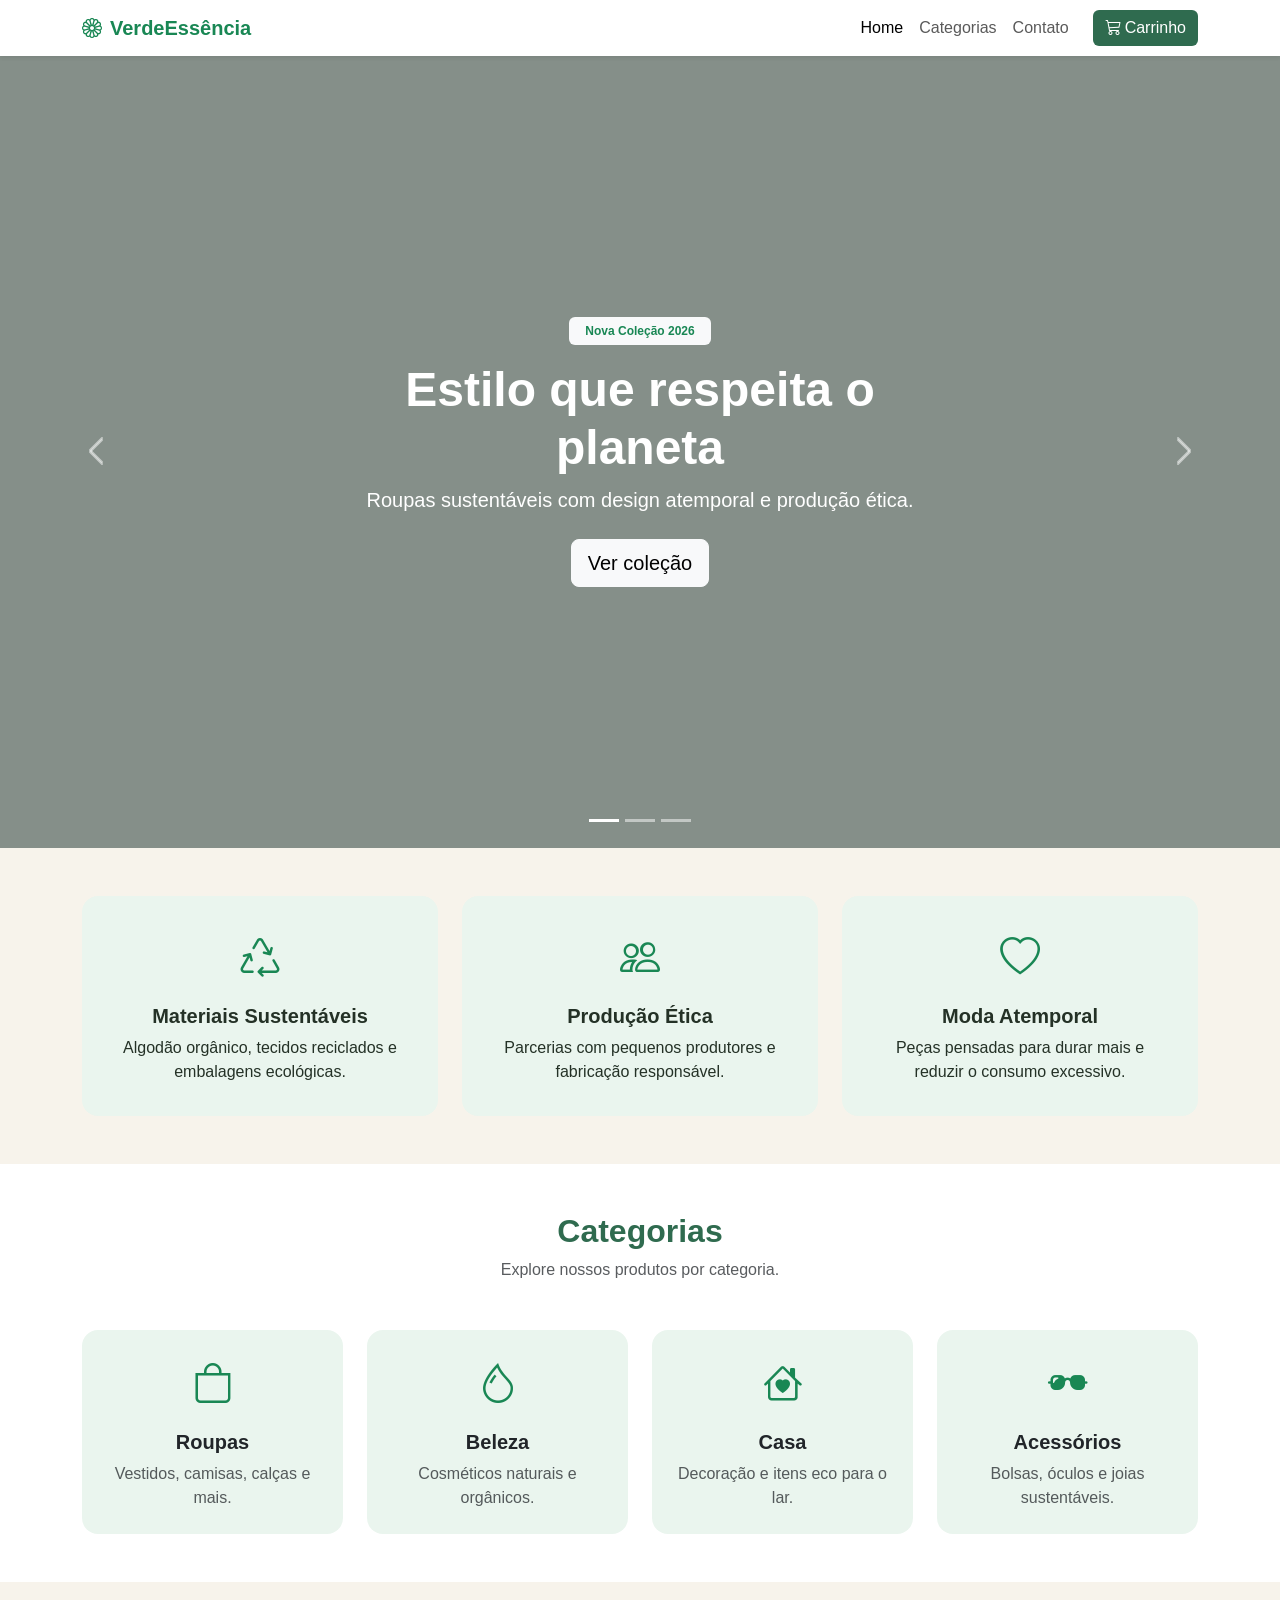
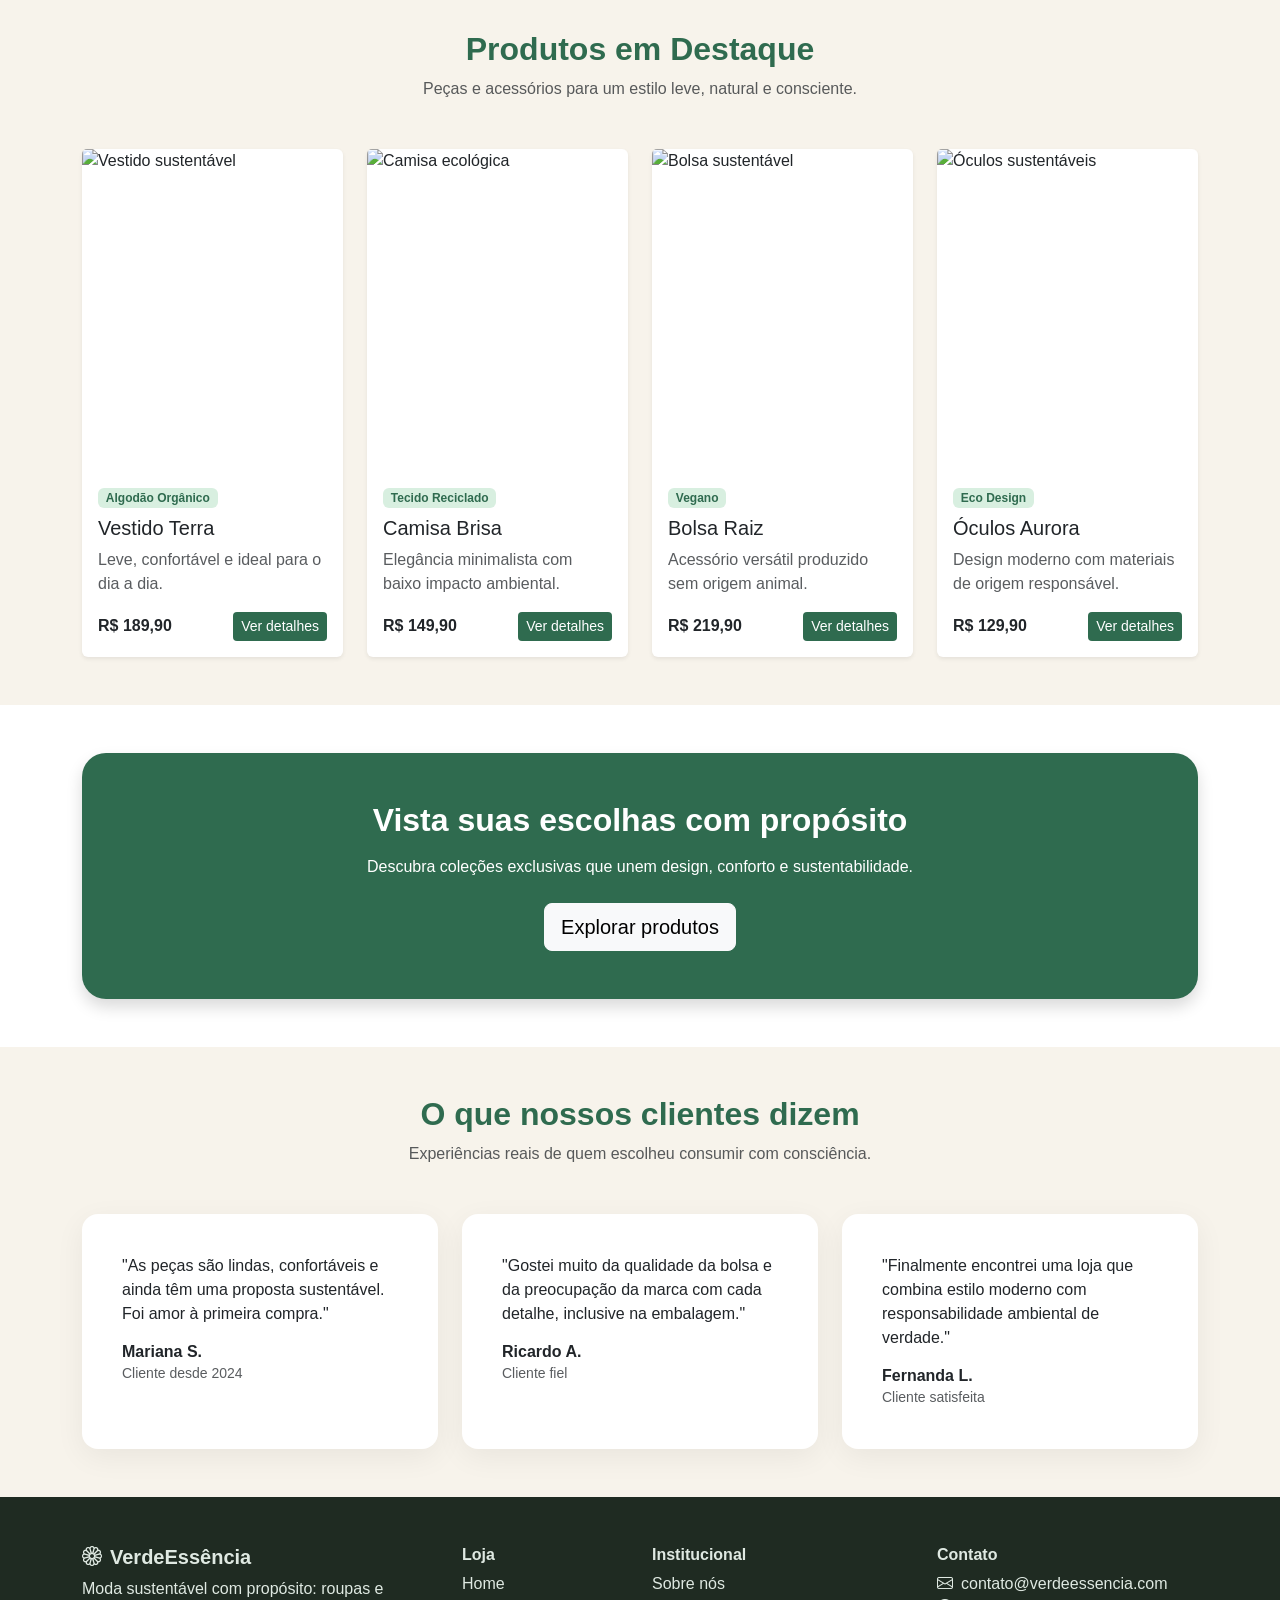
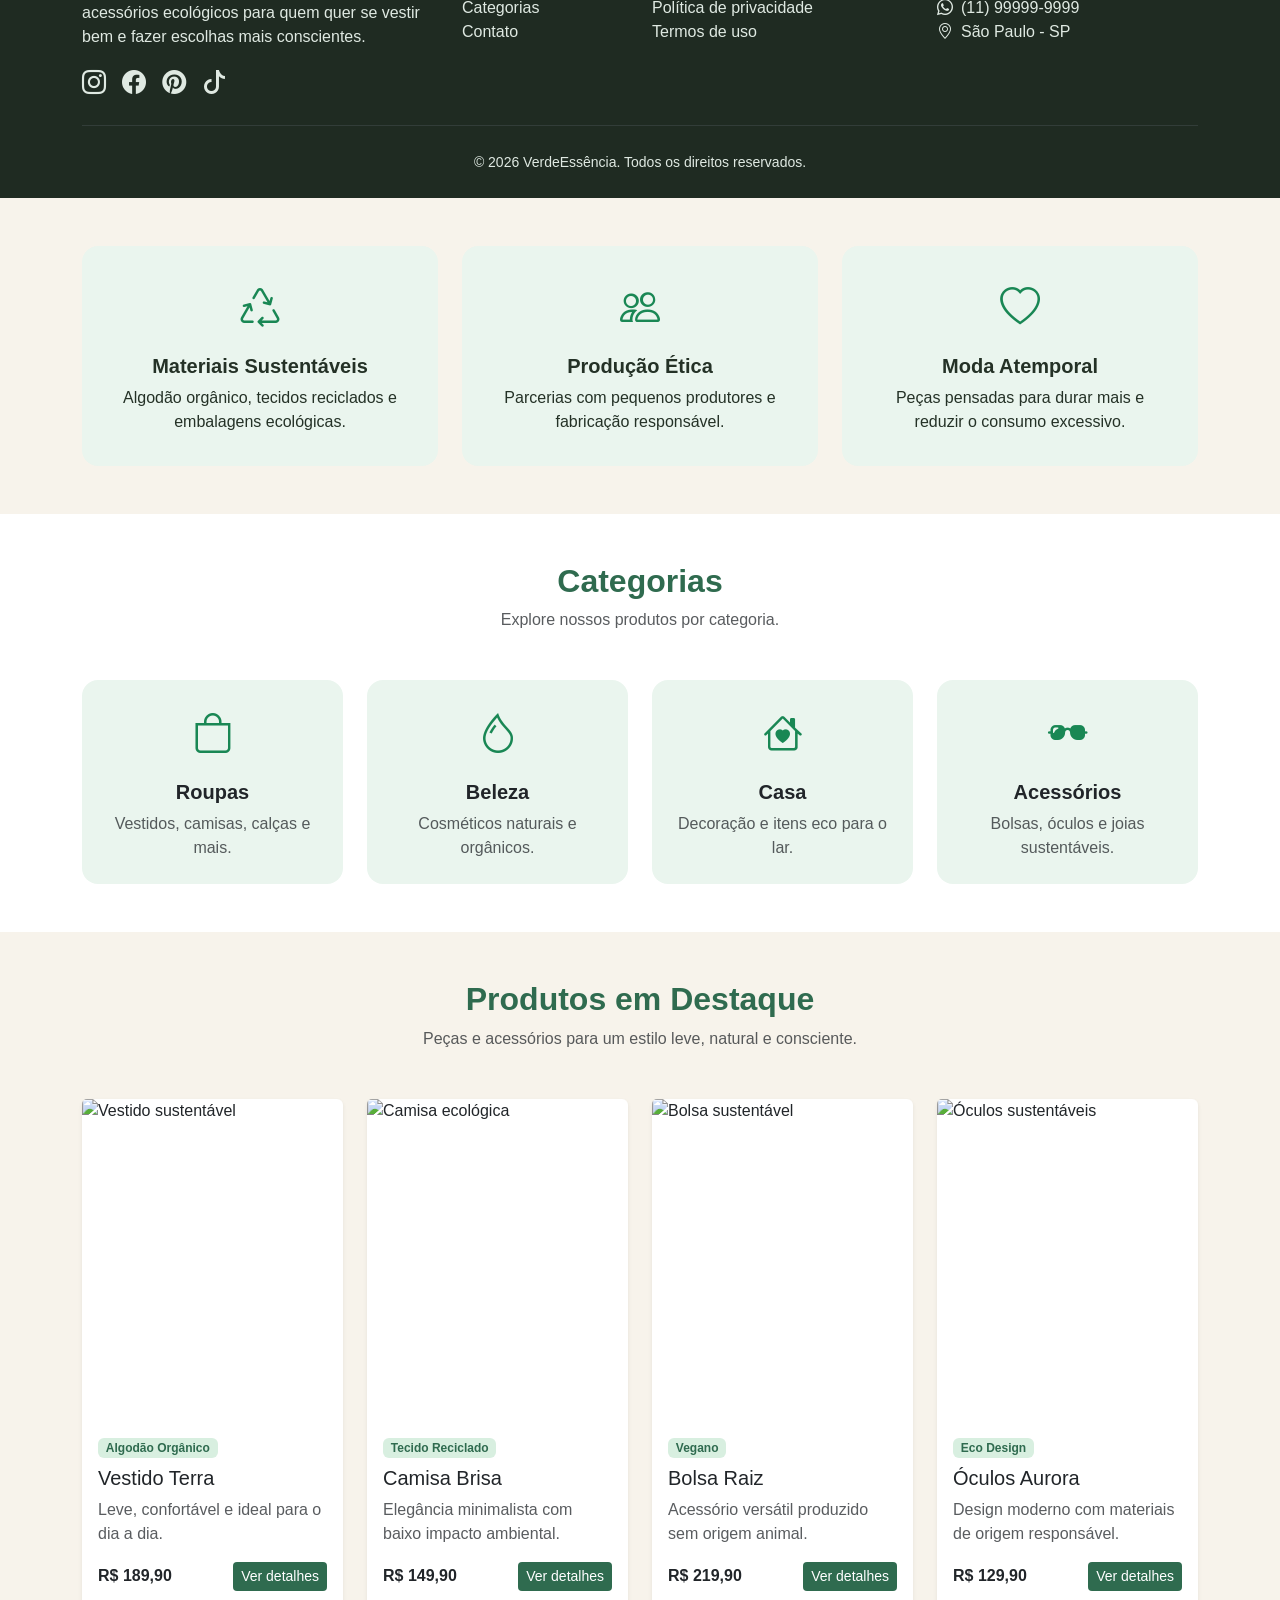
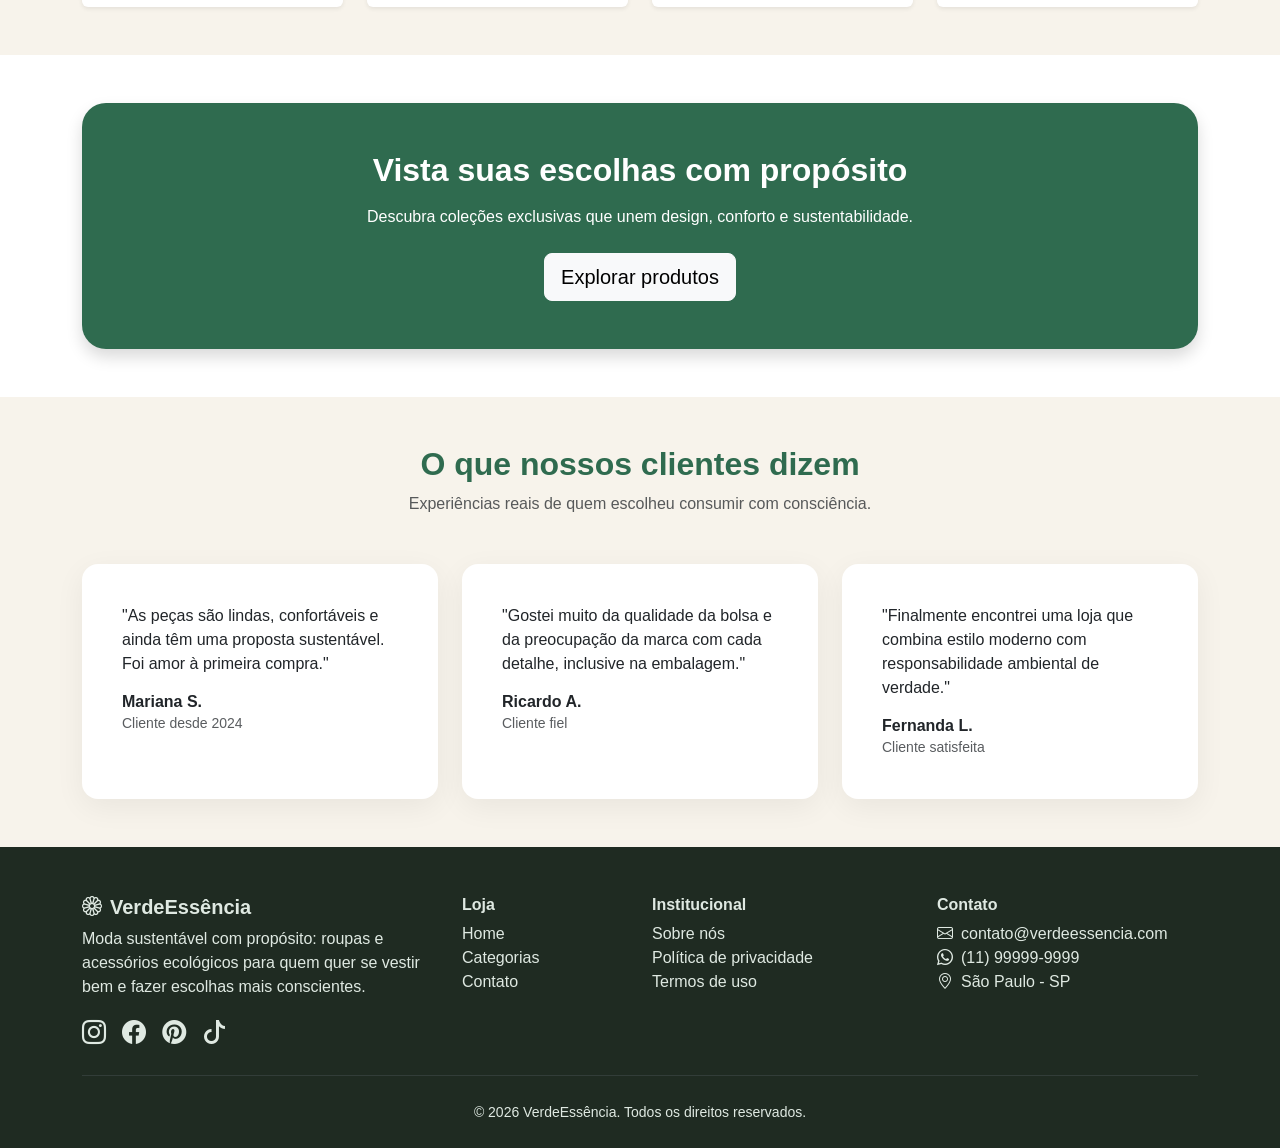
==== index.html @ e5758d32 "Criando Website" ====
<!DOCTYPE html>
<html lang="pt-BR">
<head>
  <meta charset="UTF-8" />
  <meta name="viewport" content="width=device-width, initial-scale=1.0" />
  <title>VerdeEssência | Moda Sustentável</title>
  <link href="https://cdn.jsdelivr.net/npm/bootstrap@5.3.3/dist/css/bootstrap.min.css" rel="stylesheet" />
  <link rel="stylesheet" href="https://cdn.jsdelivr.net/npm/bootstrap-icons@1.11.3/font/bootstrap-icons.min.css" />
  <link rel="stylesheet" href="./src/css/style.css" />
</head>
<body>

  <!-- Navbar -->
  <nav class="navbar navbar-expand-lg sticky-top shadow-sm">
    <div class="container">
      <a class="navbar-brand fw-bold text-success" href="index.html">
        <i class="bi bi-flower1 me-2"></i>VerdeEssência
      </a>
      <button class="navbar-toggler" type="button" data-bs-toggle="collapse" data-bs-target="#menu">
        <span class="navbar-toggler-icon"></span>
      </button>
      <div class="collapse navbar-collapse" id="menu">
        <ul class="navbar-nav ms-auto mb-2 mb-lg-0">
          <li class="nav-item"><a class="nav-link active" href="index.html">Home</a></li>
          <li class="nav-item"><a class="nav-link" href="categorias.html">Categorias</a></li>
          <li class="nav-item"><a class="nav-link" href="contato.html">Contato</a></li>
        </ul>
        <a href="#" class="btn btn-verde ms-lg-3">
          <i class="bi bi-cart3 me-1"></i>Carrinho
        </a>
      </div>
    </div>
  </nav>

  <!-- Banner Carrossel -->
  <section>
    <div id="heroBanner" class="carousel slide" data-bs-ride="carousel">
      <div class="carousel-indicators">
        <button type="button" data-bs-target="#heroBanner" data-bs-slide-to="0" class="active"></button>
        <button type="button" data-bs-target="#heroBanner" data-bs-slide-to="1"></button>
        <button type="button" data-bs-target="#heroBanner" data-bs-slide-to="2"></button>
      </div>
      <div class="carousel-inner">
        <div class="carousel-item active">
          <div class="carousel-slide" style="background-image: url('https://images.unsplash.com/photo-1523381210434-271e8be1f52b?auto=format&fit=crop&w=1400&q=80');">
            <div class="carousel-caption-custom">
              <span class="badge bg-light text-success mb-3 px-3 py-2">Nova Coleção 2026</span>
              <h1>Estilo que respeita o planeta</h1>
              <p class="lead">Roupas sustentáveis com design atemporal e produção ética.</p>
              <a href="#colecao" class="btn btn-light btn-lg mt-2">Ver coleção</a>
            </div>
          </div>
        </div>
        <div class="carousel-item">
          <div class="carousel-slide" style="background-image: url('https://images.unsplash.com/photo-1483985988355-763728e1935b?auto=format&fit=crop&w=1400&q=80');">
            <div class="carousel-caption-custom">
              <span class="badge bg-light text-success mb-3 px-3 py-2">Promoção</span>
              <h1>Até 30% OFF em roupas</h1>
              <p class="lead">Aproveite descontos especiais em peças sustentáveis.</p>
              <a href="categorias.html" class="btn btn-light btn-lg mt-2">Conferir ofertas</a>
            </div>
          </div>
        </div>
        <div class="carousel-item">
          <div class="carousel-slide" style="background-image: url('https://images.unsplash.com/photo-1503342217505-b0a15ec3261c?auto=format&fit=crop&w=1400&q=80');">
            <div class="carousel-caption-custom">
              <span class="badge bg-light text-success mb-3 px-3 py-2">Acessórios Eco</span>
              <h1>Bolsas e acessórios veganos</h1>
              <p class="lead">Produtos 100% livres de origem animal.</p>
              <a href="categorias.html" class="btn btn-light btn-lg mt-2">Explorar</a>
            </div>
          </div>
        </div>
      </div>
      <button class="carousel-control-prev" type="button" data-bs-target="#heroBanner" data-bs-slide="prev">
        <span class="carousel-control-prev-icon"></span>
      </button>
      <button class="carousel-control-next" type="button" data-bs-target="#heroBanner" data-bs-slide="next">
        <span class="carousel-control-next-icon"></span>
      </button>
    </div>
  </section>

  <!-- Diferenciais rápidos -->
  <section class="py-5 bg-areia">
    <div class="container">
      <div class="row g-4 text-center">
        <div class="col-md-4">
          <div class="icon-box">
            <i class="bi bi-recycle fs-1 text-success"></i>
            <h5 class="mt-3 fw-bold">Materiais Sustentáveis</h5>
            <p class="mb-0">Algodão orgânico, tecidos reciclados e embalagens ecológicas.</p>
          </div>
        </div>
        <div class="col-md-4">
          <div class="icon-box">
            <i class="bi bi-people fs-1 text-success"></i>
            <h5 class="mt-3 fw-bold">Produção Ética</h5>
            <p class="mb-0">Parcerias com pequenos produtores e fabricação responsável.</p>
          </div>
        </div>
        <div class="col-md-4">
          <div class="icon-box">
            <i class="bi bi-heart fs-1 text-success"></i>
            <h5 class="mt-3 fw-bold">Moda Atemporal</h5>
            <p class="mb-0">Peças pensadas para durar mais e reduzir o consumo excessivo.</p>
          </div>
        </div>
      </div>
    </div>
  </section>

  <!-- Categorias -->
  <section class="py-5" id="categorias">
    <div class="container">
      <div class="text-center mb-5">
        <h2 class="section-title">Categorias</h2>
        <p class="text-muted">Explore nossos produtos por categoria.</p>
      </div>
      <div class="row g-4">
        <div class="col-md-6 col-lg-3">
          <a href="categorias.html" class="text-decoration-none">
            <div class="category-card text-center p-4 rounded-4 h-100">
              <i class="bi bi-bag fs-1 text-success"></i>
              <h5 class="mt-3 fw-bold text-dark">Roupas</h5>
              <p class="text-muted mb-0">Vestidos, camisas, calças e mais.</p>
            </div>
          </a>
        </div>
        <div class="col-md-6 col-lg-3">
          <a href="categorias.html" class="text-decoration-none">
            <div class="category-card text-center p-4 rounded-4 h-100">
              <i class="bi bi-droplet fs-1 text-success"></i>
              <h5 class="mt-3 fw-bold text-dark">Beleza</h5>
              <p class="text-muted mb-0">Cosméticos naturais e orgânicos.</p>
            </div>
          </a>
        </div>
        <div class="col-md-6 col-lg-3">
          <a href="categorias.html" class="text-decoration-none">
            <div class="category-card text-center p-4 rounded-4 h-100">
              <i class="bi bi-house-heart fs-1 text-success"></i>
              <h5 class="mt-3 fw-bold text-dark">Casa</h5>
              <p class="text-muted mb-0">Decoração e itens eco para o lar.</p>
            </div>
          </a>
        </div>
        <div class="col-md-6 col-lg-3">
          <a href="categorias.html" class="text-decoration-none">
            <div class="category-card text-center p-4 rounded-4 h-100">
              <i class="bi bi-sunglasses fs-1 text-success"></i>
              <h5 class="mt-3 fw-bold text-dark">Acessórios</h5>
              <p class="text-muted mb-0">Bolsas, óculos e joias sustentáveis.</p>
            </div>
          </a>
        </div>
      </div>
    </div>
  </section>

  <!-- Produtos em Destaque -->
  <section class="py-5 bg-areia" id="colecao">
    <div class="container">
      <div class="text-center mb-5">
        <h2 class="section-title">Produtos em Destaque</h2>
        <p class="text-muted">Peças e acessórios para um estilo leve, natural e consciente.</p>
      </div>
      <div class="row g-4">
        <div class="col-md-6 col-lg-3">
          <div class="card produto-card h-100 shadow-sm border-0">
            <img src="https://images.unsplash.com/photo-1483985988355-763728e1935b?auto=format&fit=crop&w=800&q=80" class="card-img-top" alt="Vestido sustentável" />
            <div class="card-body">
              <span class="badge badge-eco mb-2">Algodão Orgânico</span>
              <h5 class="card-title">Vestido Terra</h5>
              <p class="card-text text-muted">Leve, confortável e ideal para o dia a dia.</p>
              <div class="d-flex justify-content-between align-items-center">
                <strong>R$ 189,90</strong>
                <a href="produto.html" class="btn btn-sm btn-verde">Ver detalhes</a>
              </div>
            </div>
          </div>
        </div>
        <div class="col-md-6 col-lg-3">
          <div class="card produto-card h-100 shadow-sm border-0">
            <img src="https://images.unsplash.com/photo-1529139574466-a303027c1d8b?auto=format&fit=crop&w=800&q=80" class="card-img-top" alt="Camisa ecológica" />
            <div class="card-body">
              <span class="badge badge-eco mb-2">Tecido Reciclado</span>
              <h5 class="card-title">Camisa Brisa</h5>
              <p class="card-text text-muted">Elegância minimalista com baixo impacto ambiental.</p>
              <div class="d-flex justify-content-between align-items-center">
                <strong>R$ 149,90</strong>
                <a href="produto.html" class="btn btn-sm btn-verde">Ver detalhes</a>
              </div>
            </div>
          </div>
        </div>
        <div class="col-md-6 col-lg-3">
          <div class="card produto-card h-100 shadow-sm border-0">
            <img src="https://images.unsplash.com/photo-1542291026-7eec264c27ff?auto=format&fit=crop&w=800&q=80" class="card-img-top" alt="Bolsa sustentável" />
            <div class="card-body">
              <span class="badge badge-eco mb-2">Vegano</span>
              <h5 class="card-title">Bolsa Raiz</h5>
              <p class="card-text text-muted">Acessório versátil produzido sem origem animal.</p>
              <div class="d-flex justify-content-between align-items-center">
                <strong>R$ 219,90</strong>
                <a href="produto.html" class="btn btn-sm btn-verde">Ver detalhes</a>
              </div>
            </div>
          </div>
        </div>
        <div class="col-md-6 col-lg-3">
          <div class="card produto-card h-100 shadow-sm border-0">
            <img src="https://images.unsplash.com/photo-1514996937319-344454492b37?auto=format&fit=crop&w=800&q=80" class="card-img-top" alt="Óculos sustentáveis" />
            <div class="card-body">
              <span class="badge badge-eco mb-2">Eco Design</span>
              <h5 class="card-title">Óculos Aurora</h5>
              <p class="card-text text-muted">Design moderno com materiais de origem responsável.</p>
              <div class="d-flex justify-content-between align-items-center">
                <strong>R$ 129,90</strong>
                <a href="produto.html" class="btn btn-sm btn-verde">Ver detalhes</a>
              </div>
            </div>
          </div>
        </div>
      </div>
    </div>
  </section>

  <!-- CTA -->
  <section class="py-5">
    <div class="container">
      <div class="cta-section p-5 text-center shadow">
        <h2 class="fw-bold mb-3">Vista suas escolhas com propósito</h2>
        <p class="mb-4">Descubra coleções exclusivas que unem design, conforto e sustentabilidade.</p>
        <a href="categorias.html" class="btn btn-light btn-lg">Explorar produtos</a>
      </div>
    </div>
  </section>

  <!-- Depoimentos -->
  <section class="py-5 bg-areia" id="depoimentos">
    <div class="container">
      <div class="text-center mb-5">
        <h2 class="section-title">O que nossos clientes dizem</h2>
        <p class="text-muted">Experiências reais de quem escolheu consumir com consciência.</p>
      </div>
      <div class="row g-4">
        <div class="col-md-4">
          <div class="card testimonial-card h-100 p-4">
            <div class="card-body">
              <p class="card-text">"As peças são lindas, confortáveis e ainda têm uma proposta sustentável. Foi amor à primeira compra."</p>
              <h6 class="mb-0 fw-bold">Mariana S.</h6>
              <small class="text-muted">Cliente desde 2024</small>
            </div>
          </div>
        </div>
        <div class="col-md-4">
          <div class="card testimonial-card h-100 p-4">
            <div class="card-body">
              <p class="card-text">"Gostei muito da qualidade da bolsa e da preocupação da marca com cada detalhe, inclusive na embalagem."</p>
              <h6 class="mb-0 fw-bold">Ricardo A.</h6>
              <small class="text-muted">Cliente fiel</small>
            </div>
          </div>
        </div>
        <div class="col-md-4">
          <div class="card testimonial-card h-100 p-4">
            <div class="card-body">
              <p class="card-text">"Finalmente encontrei uma loja que combina estilo moderno com responsabilidade ambiental de verdade."</p>
              <h6 class="mb-0 fw-bold">Fernanda L.</h6>
              <small class="text-muted">Cliente satisfeita</small>
            </div>
          </div>
        </div>
      </div>
    </div>
  </section>

  <!-- Rodapé -->
  <footer class="footer pt-5 pb-4">
    <div class="container">
      <div class="row g-4">
        <div class="col-lg-4">
          <h5 class="fw-bold"><i class="bi bi-flower1 me-2"></i>VerdeEssência</h5>
          <p>Moda sustentável com propósito: roupas e acessórios ecológicos para quem quer se vestir bem e fazer escolhas mais conscientes.</p>
          <div class="d-flex gap-3 fs-4">
            <a href="#"><i class="bi bi-instagram"></i></a>
            <a href="#"><i class="bi bi-facebook"></i></a>
            <a href="#"><i class="bi bi-pinterest"></i></a>
            <a href="#"><i class="bi bi-tiktok"></i></a>
          </div>
        </div>
        <div class="col-6 col-lg-2">
          <h6 class="fw-bold">Loja</h6>
          <ul class="list-unstyled">
            <li><a href="index.html">Home</a></li>
            <li><a href="categorias.html">Categorias</a></li>
            <li><a href="contato.html">Contato</a></li>
          </ul>
        </div>
        <div class="col-6 col-lg-3">
          <h6 class="fw-bold">Institucional</h6>
          <ul class="list-unstyled">
            <li><a href="#">Sobre nós</a></li>
            <li><a href="#">Política de privacidade</a></li>
            <li><a href="#">Termos de uso</a></li>
          </ul>
        </div>
        <div class="col-lg-3">
          <h6 class="fw-bold">Contato</h6>
          <ul class="list-unstyled">
            <li><i class="bi bi-envelope me-2"></i>contato@verdeessencia.com</li>
            <li><i class="bi bi-whatsapp me-2"></i>(11) 99999-9999</li>
            <li><i class="bi bi-geo-alt me-2"></i>São Paulo - SP</li>
          </ul>
        </div>
      </div>
      <hr class="border-secondary my-4" />
      <div class="text-center">
        <small>&copy; 2026 VerdeEssência. Todos os direitos reservados.</small>
      </div>
    </div>
  </footer>

  <script src="https://cdn.jsdelivr.net/npm/bootstrap@5.3.3/dist/js/bootstrap.bundle.min.js"></script>
</body>
</html>
          </div>
        </div>
        <div class="carousel-item">
          <div class="carousel-slide" style="background-image: url('https://images.unsplash.com/photo-1503342217505-b0a15ec3261c?auto=format&fit=crop&w=1400&q=80');">
            <div class="carousel-caption-custom">
              <span class="badge bg-light text-success mb-3 px-3 py-2">Acessórios Eco</span>
              <h1>Bolsas e acessórios veganos</h1>
              <p class="lead">Produtos 100% livres de origem animal.</p>
              <a href="categorias.html" class="btn btn-light btn-lg mt-2">Explorar</a>
            </div>
          </div>
        </div>
      </div>
      <button class="carousel-control-prev" type="button" data-bs-target="#heroBanner" data-bs-slide="prev">
        <span class="carousel-control-prev-icon"></span>
      </button>
      <button class="carousel-control-next" type="button" data-bs-target="#heroBanner" data-bs-slide="next">
        <span class="carousel-control-next-icon"></span>
      </button>
    </div>
  </section>

  <!-- Diferenciais rápidos -->
  <section class="py-5 bg-areia">
    <div class="container">
      <div class="row g-4 text-center">
        <div class="col-md-4">
          <div class="icon-box">
            <i class="bi bi-recycle fs-1 text-success"></i>
            <h5 class="mt-3 fw-bold">Materiais Sustentáveis</h5>
            <p class="mb-0">Algodão orgânico, tecidos reciclados e embalagens ecológicas.</p>
          </div>
        </div>
        <div class="col-md-4">
          <div class="icon-box">
            <i class="bi bi-people fs-1 text-success"></i>
            <h5 class="mt-3 fw-bold">Produção Ética</h5>
            <p class="mb-0">Parcerias com pequenos produtores e fabricação responsável.</p>
          </div>
        </div>
        <div class="col-md-4">
          <div class="icon-box">
            <i class="bi bi-heart fs-1 text-success"></i>
            <h5 class="mt-3 fw-bold">Moda Atemporal</h5>
            <p class="mb-0">Peças pensadas para durar mais e reduzir o consumo excessivo.</p>
          </div>
        </div>
      </div>
    </div>
  </section>

  <!-- Categorias -->
  <section class="py-5" id="categorias">
    <div class="container">
      <div class="text-center mb-5">
        <h2 class="section-title">Categorias</h2>
        <p class="text-muted">Explore nossos produtos por categoria.</p>
      </div>
      <div class="row g-4">
        <div class="col-md-6 col-lg-3">
          <a href="categorias.html" class="text-decoration-none">
            <div class="category-card text-center p-4 rounded-4 h-100">
              <i class="bi bi-bag fs-1 text-success"></i>
              <h5 class="mt-3 fw-bold text-dark">Roupas</h5>
              <p class="text-muted mb-0">Vestidos, camisas, calças e mais.</p>
            </div>
          </a>
        </div>
        <div class="col-md-6 col-lg-3">
          <a href="categorias.html" class="text-decoration-none">
            <div class="category-card text-center p-4 rounded-4 h-100">
              <i class="bi bi-droplet fs-1 text-success"></i>
              <h5 class="mt-3 fw-bold text-dark">Beleza</h5>
              <p class="text-muted mb-0">Cosméticos naturais e orgânicos.</p>
            </div>
          </a>
        </div>
        <div class="col-md-6 col-lg-3">
          <a href="categorias.html" class="text-decoration-none">
            <div class="category-card text-center p-4 rounded-4 h-100">
              <i class="bi bi-house-heart fs-1 text-success"></i>
              <h5 class="mt-3 fw-bold text-dark">Casa</h5>
              <p class="text-muted mb-0">Decoração e itens eco para o lar.</p>
            </div>
          </a>
        </div>
        <div class="col-md-6 col-lg-3">
          <a href="categorias.html" class="text-decoration-none">
            <div class="category-card text-center p-4 rounded-4 h-100">
              <i class="bi bi-sunglasses fs-1 text-success"></i>
              <h5 class="mt-3 fw-bold text-dark">Acessórios</h5>
              <p class="text-muted mb-0">Bolsas, óculos e joias sustentáveis.</p>
            </div>
          </a>
        </div>
      </div>
    </div>
  </section>

  <!-- Produtos em Destaque -->
  <section class="py-5 bg-areia" id="colecao">
    <div class="container">
      <div class="text-center mb-5">
        <h2 class="section-title">Produtos em Destaque</h2>
        <p class="text-muted">Peças e acessórios para um estilo leve, natural e consciente.</p>
      </div>
      <div class="row g-4">
        <div class="col-md-6 col-lg-3">
          <div class="card produto-card h-100 shadow-sm border-0">
            <img src="https://images.unsplash.com/photo-1483985988355-763728e1935b?auto=format&fit=crop&w=800&q=80" class="card-img-top" alt="Vestido sustentável" />
            <div class="card-body">
              <span class="badge badge-eco mb-2">Algodão Orgânico</span>
              <h5 class="card-title">Vestido Terra</h5>
              <p class="card-text text-muted">Leve, confortável e ideal para o dia a dia.</p>
              <div class="d-flex justify-content-between align-items-center">
                <strong>R$ 189,90</strong>
                <a href="produto.html" class="btn btn-sm btn-verde">Ver detalhes</a>
              </div>
            </div>
          </div>
        </div>
        <div class="col-md-6 col-lg-3">
          <div class="card produto-card h-100 shadow-sm border-0">
            <img src="https://images.unsplash.com/photo-1529139574466-a303027c1d8b?auto=format&fit=crop&w=800&q=80" class="card-img-top" alt="Camisa ecológica" />
            <div class="card-body">
              <span class="badge badge-eco mb-2">Tecido Reciclado</span>
              <h5 class="card-title">Camisa Brisa</h5>
              <p class="card-text text-muted">Elegância minimalista com baixo impacto ambiental.</p>
              <div class="d-flex justify-content-between align-items-center">
                <strong>R$ 149,90</strong>
                <a href="produto.html" class="btn btn-sm btn-verde">Ver detalhes</a>
              </div>
            </div>
          </div>
        </div>
        <div class="col-md-6 col-lg-3">
          <div class="card produto-card h-100 shadow-sm border-0">
            <img src="https://images.unsplash.com/photo-1542291026-7eec264c27ff?auto=format&fit=crop&w=800&q=80" class="card-img-top" alt="Bolsa sustentável" />
            <div class="card-body">
              <span class="badge badge-eco mb-2">Vegano</span>
              <h5 class="card-title">Bolsa Raiz</h5>
              <p class="card-text text-muted">Acessório versátil produzido sem origem animal.</p>
              <div class="d-flex justify-content-between align-items-center">
                <strong>R$ 219,90</strong>
                <a href="produto.html" class="btn btn-sm btn-verde">Ver detalhes</a>
              </div>
            </div>
          </div>
        </div>
        <div class="col-md-6 col-lg-3">
          <div class="card produto-card h-100 shadow-sm border-0">
            <img src="https://images.unsplash.com/photo-1514996937319-344454492b37?auto=format&fit=crop&w=800&q=80" class="card-img-top" alt="Óculos sustentáveis" />
            <div class="card-body">
              <span class="badge badge-eco mb-2">Eco Design</span>
              <h5 class="card-title">Óculos Aurora</h5>
              <p class="card-text text-muted">Design moderno com materiais de origem responsável.</p>
              <div class="d-flex justify-content-between align-items-center">
                <strong>R$ 129,90</strong>
                <a href="produto.html" class="btn btn-sm btn-verde">Ver detalhes</a>
              </div>
            </div>
          </div>
        </div>
      </div>
    </div>
  </section>

  <!-- CTA -->
  <section class="py-5">
    <div class="container">
      <div class="cta-section p-5 text-center shadow">
        <h2 class="fw-bold mb-3">Vista suas escolhas com propósito</h2>
        <p class="mb-4">Descubra coleções exclusivas que unem design, conforto e sustentabilidade.</p>
        <a href="categorias.html" class="btn btn-light btn-lg">Explorar produtos</a>
      </div>
    </div>
  </section>

  <!-- Depoimentos -->
  <section class="py-5 bg-areia" id="depoimentos">
    <div class="container">
      <div class="text-center mb-5">
        <h2 class="section-title">O que nossos clientes dizem</h2>
        <p class="text-muted">Experiências reais de quem escolheu consumir com consciência.</p>
      </div>
      <div class="row g-4">
        <div class="col-md-4">
          <div class="card testimonial-card h-100 p-4">
            <div class="card-body">
              <p class="card-text">"As peças são lindas, confortáveis e ainda têm uma proposta sustentável. Foi amor à primeira compra."</p>
              <h6 class="mb-0 fw-bold">Mariana S.</h6>
              <small class="text-muted">Cliente desde 2024</small>
            </div>
          </div>
        </div>
        <div class="col-md-4">
          <div class="card testimonial-card h-100 p-4">
            <div class="card-body">
              <p class="card-text">"Gostei muito da qualidade da bolsa e da preocupação da marca com cada detalhe, inclusive na embalagem."</p>
              <h6 class="mb-0 fw-bold">Ricardo A.</h6>
              <small class="text-muted">Cliente fiel</small>
            </div>
          </div>
        </div>
        <div class="col-md-4">
          <div class="card testimonial-card h-100 p-4">
            <div class="card-body">
              <p class="card-text">"Finalmente encontrei uma loja que combina estilo moderno com responsabilidade ambiental de verdade."</p>
              <h6 class="mb-0 fw-bold">Fernanda L.</h6>
              <small class="text-muted">Cliente satisfeita</small>
            </div>
          </div>
        </div>
      </div>
    </div>
  </section>

  <!-- Rodapé -->
  <footer class="footer pt-5 pb-4">
    <div class="container">
      <div class="row g-4">
        <div class="col-lg-4">
          <h5 class="fw-bold"><i class="bi bi-flower1 me-2"></i>VerdeEssência</h5>
          <p>Moda sustentável com propósito: roupas e acessórios ecológicos para quem quer se vestir bem e fazer escolhas mais conscientes.</p>
          <div class="d-flex gap-3 fs-4">
            <a href="#"><i class="bi bi-instagram"></i></a>
            <a href="#"><i class="bi bi-facebook"></i></a>
            <a href="#"><i class="bi bi-pinterest"></i></a>
            <a href="#"><i class="bi bi-tiktok"></i></a>
          </div>
        </div>
        <div class="col-6 col-lg-2">
          <h6 class="fw-bold">Loja</h6>
          <ul class="list-unstyled">
            <li><a href="index.html">Home</a></li>
            <li><a href="categorias.html">Categorias</a></li>
            <li><a href="contato.html">Contato</a></li>
          </ul>
        </div>
        <div class="col-6 col-lg-3">
          <h6 class="fw-bold">Institucional</h6>
          <ul class="list-unstyled">
            <li><a href="#">Sobre nós</a></li>
            <li><a href="#">Política de privacidade</a></li>
            <li><a href="#">Termos de uso</a></li>
          </ul>
        </div>
        <div class="col-lg-3">
          <h6 class="fw-bold">Contato</h6>
          <ul class="list-unstyled">
            <li><i class="bi bi-envelope me-2"></i>contato@verdeessencia.com</li>
            <li><i class="bi bi-whatsapp me-2"></i>(11) 99999-9999</li>
            <li><i class="bi bi-geo-alt me-2"></i>São Paulo - SP</li>
          </ul>
        </div>
      </div>
      <hr class="border-secondary my-4" />
      <div class="text-center">
        <small>&copy; 2026 VerdeEssência. Todos os direitos reservados.</small>
      </div>
    </div>
  </footer>

  <script src="https://cdn.jsdelivr.net/npm/bootstrap@5.3.3/dist/js/bootstrap.bundle.min.js"></script>
</body>
</html>
---- src/css/style.css ----
:root {
  --verde-principal: #2f6b4f;
  --verde-claro: #eaf5ee;
  --areia: #f7f3eb;
  --marrom: #6f5c4b;
  --texto: #243126;
}

body {
  font-family: Arial, sans-serif;
  color: var(--texto);
  background-color: #ffffff;
}

/* Navbar */
.navbar {
  background-color: rgba(255, 255, 255, 0.95);
  backdrop-filter: blur(8px);
}

/* Botões */
.btn-verde {
  background-color: var(--verde-principal);
  border: none;
  color: white;
}

.btn-verde:hover {
  background-color: #25563f;
  color: white;
}

.btn-outline-verde {
  border: 2px solid var(--verde-principal);
  color: var(--verde-principal);
}

.btn-outline-verde:hover {
  background-color: var(--verde-principal);
  color: white;
}

/* Títulos de seção */
.section-title {
  font-weight: 700;
  color: var(--verde-principal);
}

/* Carrossel Home */
.carousel-slide {
  min-height: 88vh;
  background-size: cover;
  background-position: center;
  display: flex;
  align-items: center;
  justify-content: center;
  position: relative;
}

.carousel-slide::before {
  content: "";
  position: absolute;
  inset: 0;
  background: rgba(34, 52, 40, 0.55);
}

.carousel-caption-custom {
  position: relative;
  z-index: 1;
  max-width: 700px;
  color: white;
  text-align: center;
  padding: 2rem;
}

.carousel-caption-custom h1 {
  font-weight: 700;
  font-size: 3rem;
}

/* Icon boxes */
.icon-box {
  background-color: var(--verde-claro);
  border-radius: 1rem;
  padding: 2rem;
  height: 100%;
  transition: 0.3s ease;
}

.icon-box:hover {
  transform: translateY(-5px);
}

/* Cards de categoria */
.category-card {
  background-color: var(--verde-claro);
  transition: 0.3s ease;
}

.category-card:hover {
  transform: translateY(-5px);
  box-shadow: 0 8px 30px rgba(0, 0, 0, 0.08);
}

/* Cards de produto */
.produto-card img {
  height: 320px;
  object-fit: cover;
}

.badge-eco {
  background-color: #d8efe0;
  color: var(--verde-principal);
  font-weight: 600;
}

/* CTA */
.cta-section {
  background-color: var(--verde-principal);
  color: white;
  border-radius: 1.5rem;
}

/* Depoimentos */
.testimonial-card {
  border: 0;
  border-radius: 1rem;
  box-shadow: 0 8px 30px rgba(0, 0, 0, 0.06);
}

/* Footer */
.footer {
  background-color: #1f2b22;
  color: #dfe9e2;
}

.footer a {
  color: #dfe9e2;
  text-decoration: none;
}

.footer a:hover {
  color: #ffffff;
}

/* Backgrounds */
.bg-areia {
  background-color: var(--areia);
}

/* Filtros laterais - Categorias */
.filter-section h6 {
  color: var(--verde-principal);
  font-weight: 700;
}

/* Breadcrumb */
.breadcrumb-item a {
  color: var(--verde-principal);
  text-decoration: none;
}

.breadcrumb-item a:hover {
  text-decoration: underline;
}

/* Página de produto - galeria */
.produto-detalhe-img {
  width: 100%;
  max-height: 500px;
  object-fit: cover;
  border-radius: 1rem;
}

.produto-thumb {
  width: 80px;
  height: 80px;
  object-fit: cover;
  border-radius: 0.5rem;
  cursor: pointer;
  border: 2px solid transparent;
  transition: 0.2s;
}

.produto-thumb:hover,
.produto-thumb.active {
  border-color: var(--verde-principal);
}

/* Newsletter */
.newsletter-input {
  border-radius: 50px;
  padding-left: 1rem;
}

/* Responsividade */
@media (max-width: 768px) {
  .carousel-slide {
    min-height: 70vh;
  }

  .carousel-caption-custom h1 {
    font-size: 2rem;
  }
}
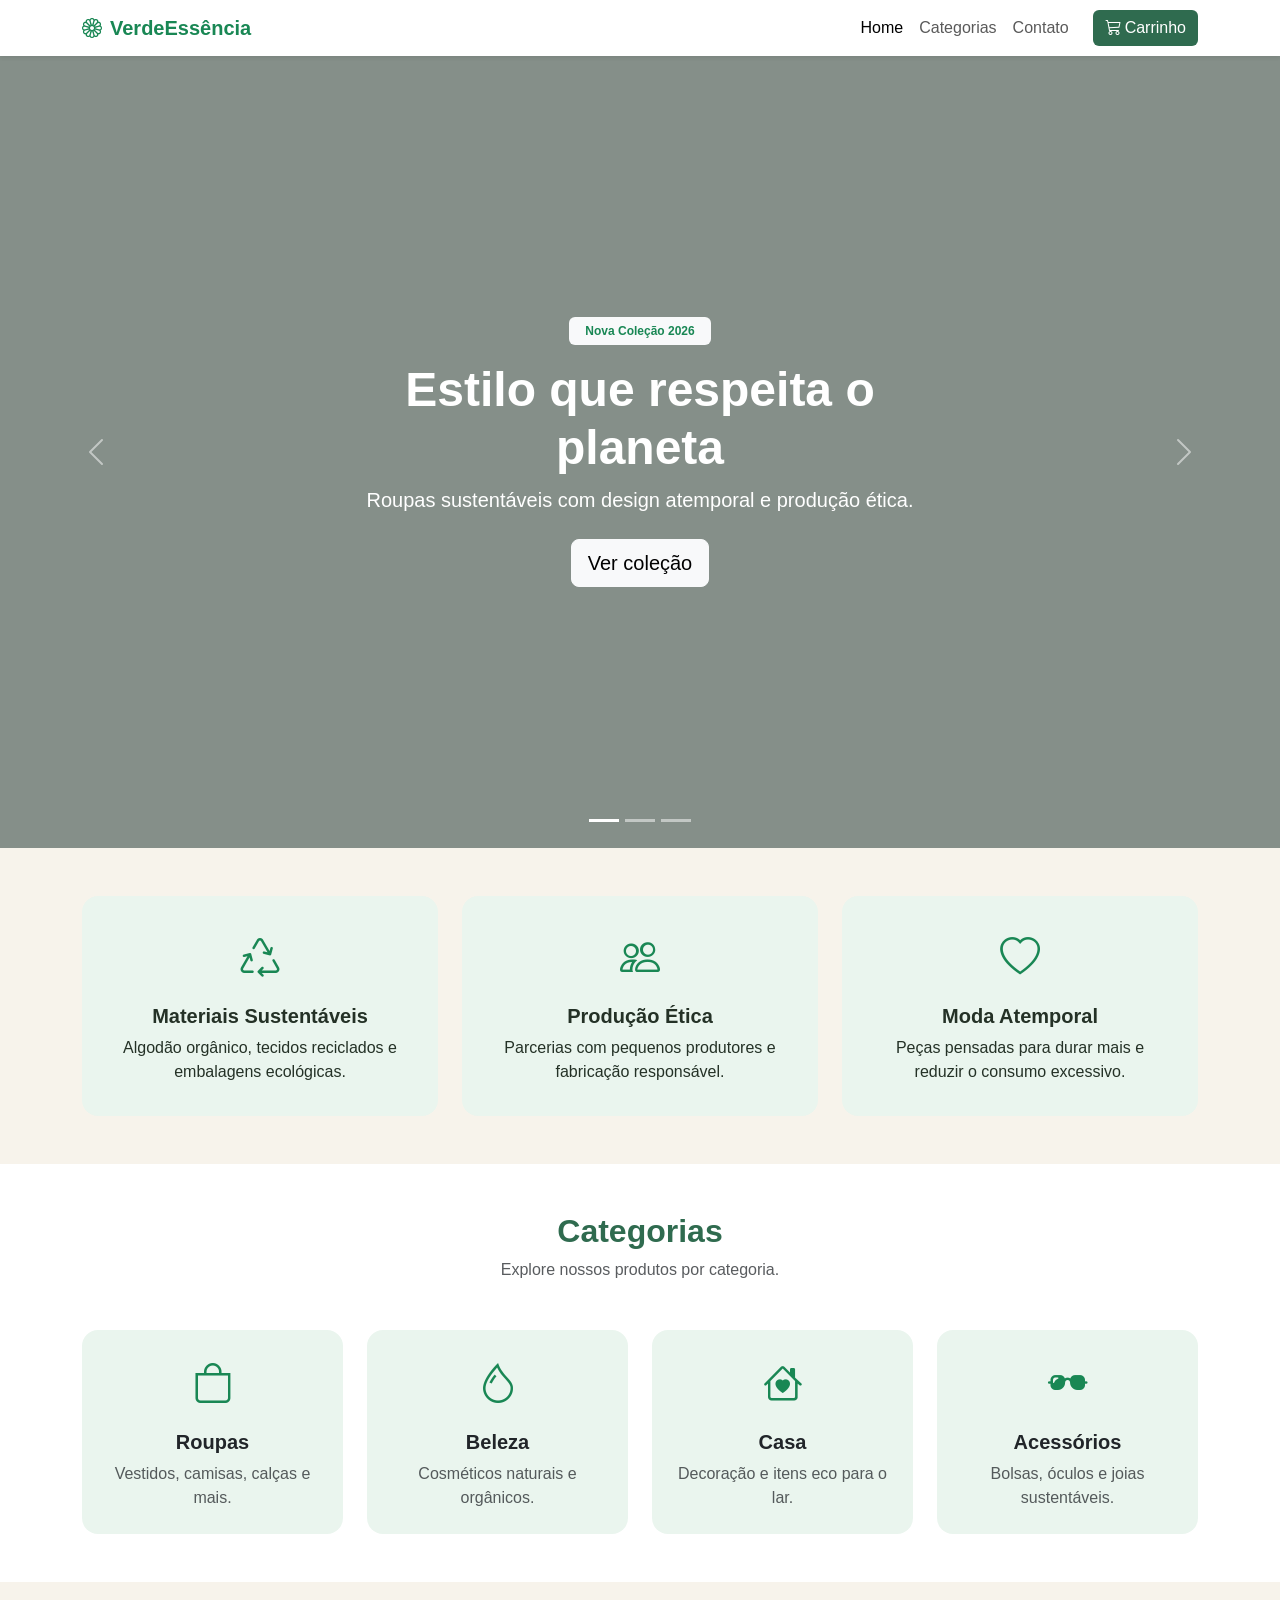
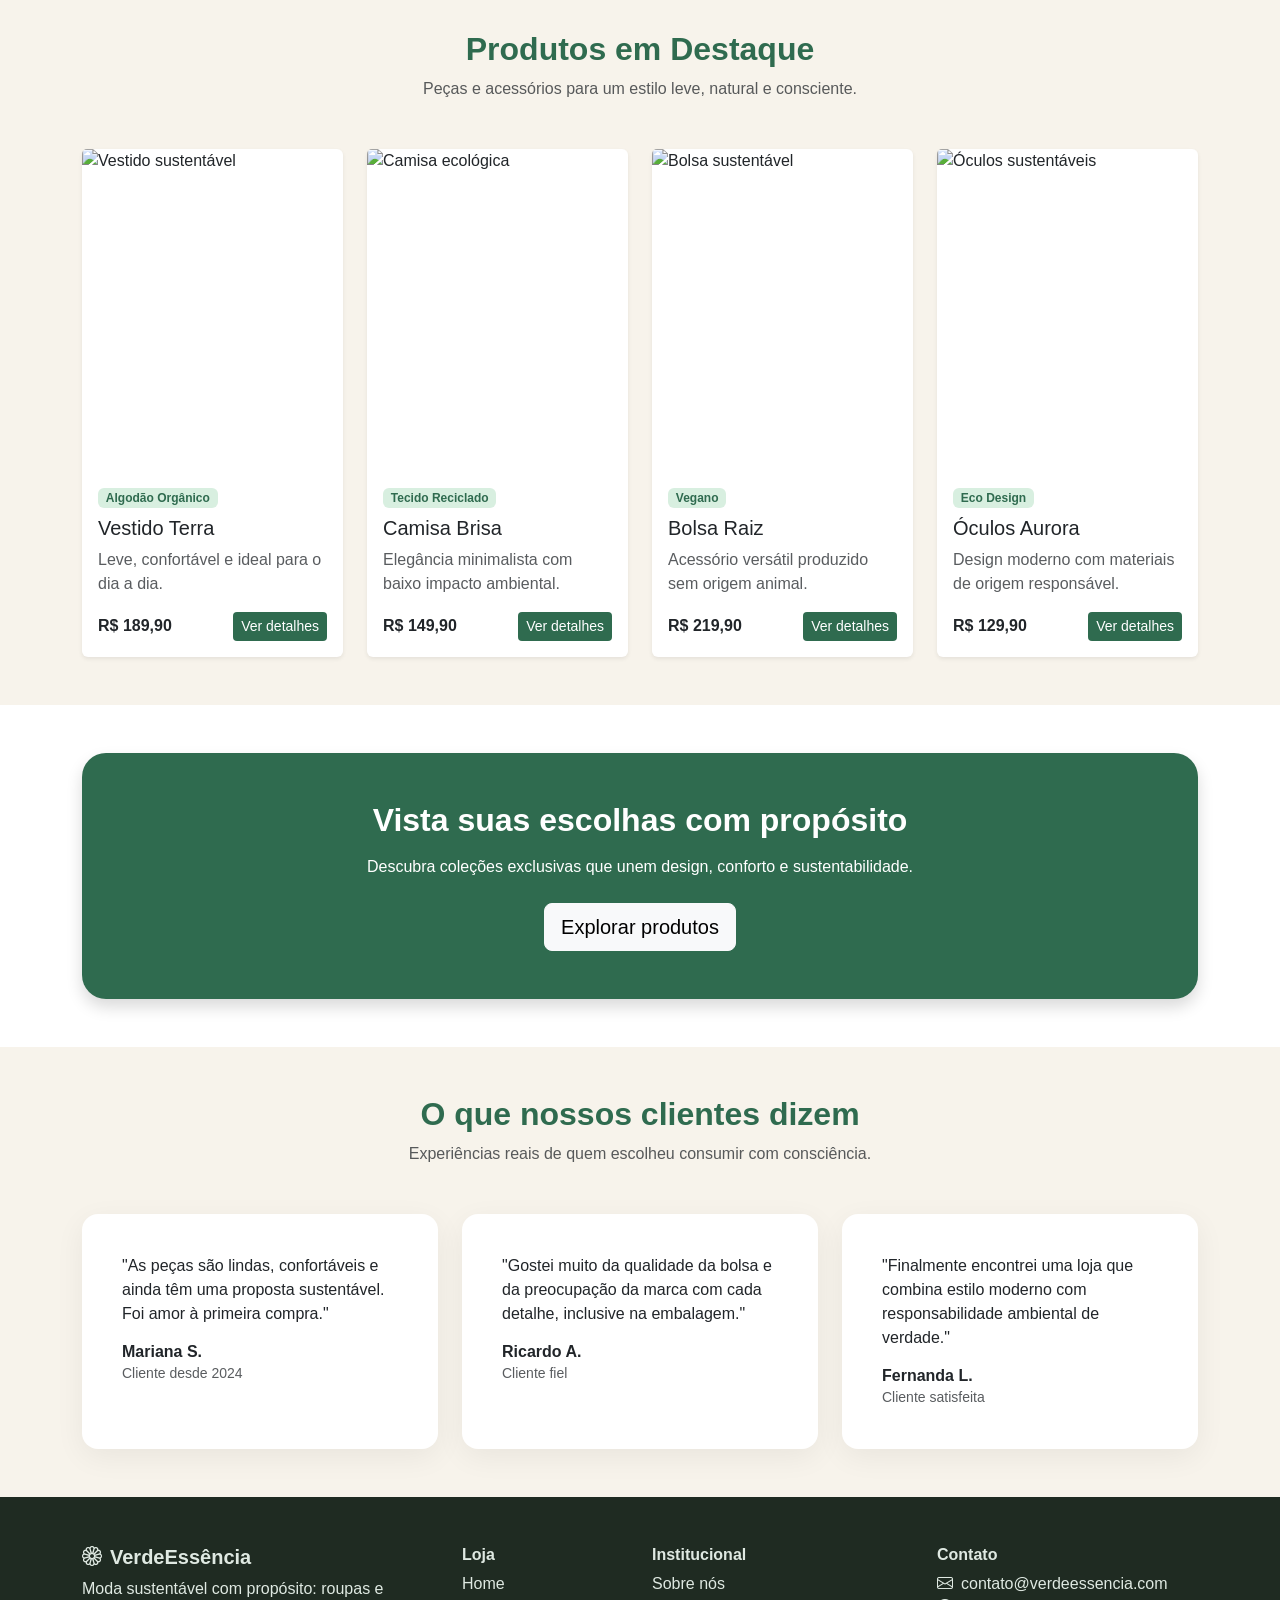
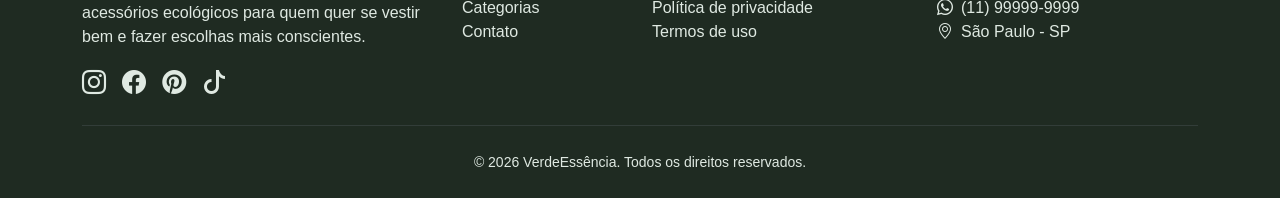
==== commit 3bbc7eb4: "Arrumando duplicação" ====
--- a/index.html
+++ b/index.html
@@ -325,269 +325,3 @@
   <script src="https://cdn.jsdelivr.net/npm/bootstrap@5.3.3/dist/js/bootstrap.bundle.min.js"></script>
 </body>
 </html>
-          </div>
-        </div>
-        <div class="carousel-item">
-          <div class="carousel-slide" style="background-image: url('https://images.unsplash.com/photo-1503342217505-b0a15ec3261c?auto=format&fit=crop&w=1400&q=80');">
-            <div class="carousel-caption-custom">
-              <span class="badge bg-light text-success mb-3 px-3 py-2">Acessórios Eco</span>
-              <h1>Bolsas e acessórios veganos</h1>
-              <p class="lead">Produtos 100% livres de origem animal.</p>
-              <a href="categorias.html" class="btn btn-light btn-lg mt-2">Explorar</a>
-            </div>
-          </div>
-        </div>
-      </div>
-      <button class="carousel-control-prev" type="button" data-bs-target="#heroBanner" data-bs-slide="prev">
-        <span class="carousel-control-prev-icon"></span>
-      </button>
-      <button class="carousel-control-next" type="button" data-bs-target="#heroBanner" data-bs-slide="next">
-        <span class="carousel-control-next-icon"></span>
-      </button>
-    </div>
-  </section>
-
-  <!-- Diferenciais rápidos -->
-  <section class="py-5 bg-areia">
-    <div class="container">
-      <div class="row g-4 text-center">
-        <div class="col-md-4">
-          <div class="icon-box">
-            <i class="bi bi-recycle fs-1 text-success"></i>
-            <h5 class="mt-3 fw-bold">Materiais Sustentáveis</h5>
-            <p class="mb-0">Algodão orgânico, tecidos reciclados e embalagens ecológicas.</p>
-          </div>
-        </div>
-        <div class="col-md-4">
-          <div class="icon-box">
-            <i class="bi bi-people fs-1 text-success"></i>
-            <h5 class="mt-3 fw-bold">Produção Ética</h5>
-            <p class="mb-0">Parcerias com pequenos produtores e fabricação responsável.</p>
-          </div>
-        </div>
-        <div class="col-md-4">
-          <div class="icon-box">
-            <i class="bi bi-heart fs-1 text-success"></i>
-            <h5 class="mt-3 fw-bold">Moda Atemporal</h5>
-            <p class="mb-0">Peças pensadas para durar mais e reduzir o consumo excessivo.</p>
-          </div>
-        </div>
-      </div>
-    </div>
-  </section>
-
-  <!-- Categorias -->
-  <section class="py-5" id="categorias">
-    <div class="container">
-      <div class="text-center mb-5">
-        <h2 class="section-title">Categorias</h2>
-        <p class="text-muted">Explore nossos produtos por categoria.</p>
-      </div>
-      <div class="row g-4">
-        <div class="col-md-6 col-lg-3">
-          <a href="categorias.html" class="text-decoration-none">
-            <div class="category-card text-center p-4 rounded-4 h-100">
-              <i class="bi bi-bag fs-1 text-success"></i>
-              <h5 class="mt-3 fw-bold text-dark">Roupas</h5>
-              <p class="text-muted mb-0">Vestidos, camisas, calças e mais.</p>
-            </div>
-          </a>
-        </div>
-        <div class="col-md-6 col-lg-3">
-          <a href="categorias.html" class="text-decoration-none">
-            <div class="category-card text-center p-4 rounded-4 h-100">
-              <i class="bi bi-droplet fs-1 text-success"></i>
-              <h5 class="mt-3 fw-bold text-dark">Beleza</h5>
-              <p class="text-muted mb-0">Cosméticos naturais e orgânicos.</p>
-            </div>
-          </a>
-        </div>
-        <div class="col-md-6 col-lg-3">
-          <a href="categorias.html" class="text-decoration-none">
-            <div class="category-card text-center p-4 rounded-4 h-100">
-              <i class="bi bi-house-heart fs-1 text-success"></i>
-              <h5 class="mt-3 fw-bold text-dark">Casa</h5>
-              <p class="text-muted mb-0">Decoração e itens eco para o lar.</p>
-            </div>
-          </a>
-        </div>
-        <div class="col-md-6 col-lg-3">
-          <a href="categorias.html" class="text-decoration-none">
-            <div class="category-card text-center p-4 rounded-4 h-100">
-              <i class="bi bi-sunglasses fs-1 text-success"></i>
-              <h5 class="mt-3 fw-bold text-dark">Acessórios</h5>
-              <p class="text-muted mb-0">Bolsas, óculos e joias sustentáveis.</p>
-            </div>
-          </a>
-        </div>
-      </div>
-    </div>
-  </section>
-
-  <!-- Produtos em Destaque -->
-  <section class="py-5 bg-areia" id="colecao">
-    <div class="container">
-      <div class="text-center mb-5">
-        <h2 class="section-title">Produtos em Destaque</h2>
-        <p class="text-muted">Peças e acessórios para um estilo leve, natural e consciente.</p>
-      </div>
-      <div class="row g-4">
-        <div class="col-md-6 col-lg-3">
-          <div class="card produto-card h-100 shadow-sm border-0">
-            <img src="https://images.unsplash.com/photo-1483985988355-763728e1935b?auto=format&fit=crop&w=800&q=80" class="card-img-top" alt="Vestido sustentável" />
-            <div class="card-body">
-              <span class="badge badge-eco mb-2">Algodão Orgânico</span>
-              <h5 class="card-title">Vestido Terra</h5>
-              <p class="card-text text-muted">Leve, confortável e ideal para o dia a dia.</p>
-              <div class="d-flex justify-content-between align-items-center">
-                <strong>R$ 189,90</strong>
-                <a href="produto.html" class="btn btn-sm btn-verde">Ver detalhes</a>
-              </div>
-            </div>
-          </div>
-        </div>
-        <div class="col-md-6 col-lg-3">
-          <div class="card produto-card h-100 shadow-sm border-0">
-            <img src="https://images.unsplash.com/photo-1529139574466-a303027c1d8b?auto=format&fit=crop&w=800&q=80" class="card-img-top" alt="Camisa ecológica" />
-            <div class="card-body">
-              <span class="badge badge-eco mb-2">Tecido Reciclado</span>
-              <h5 class="card-title">Camisa Brisa</h5>
-              <p class="card-text text-muted">Elegância minimalista com baixo impacto ambiental.</p>
-              <div class="d-flex justify-content-between align-items-center">
-                <strong>R$ 149,90</strong>
-                <a href="produto.html" class="btn btn-sm btn-verde">Ver detalhes</a>
-              </div>
-            </div>
-          </div>
-        </div>
-        <div class="col-md-6 col-lg-3">
-          <div class="card produto-card h-100 shadow-sm border-0">
-            <img src="https://images.unsplash.com/photo-1542291026-7eec264c27ff?auto=format&fit=crop&w=800&q=80" class="card-img-top" alt="Bolsa sustentável" />
-            <div class="card-body">
-              <span class="badge badge-eco mb-2">Vegano</span>
-              <h5 class="card-title">Bolsa Raiz</h5>
-              <p class="card-text text-muted">Acessório versátil produzido sem origem animal.</p>
-              <div class="d-flex justify-content-between align-items-center">
-                <strong>R$ 219,90</strong>
-                <a href="produto.html" class="btn btn-sm btn-verde">Ver detalhes</a>
-              </div>
-            </div>
-          </div>
-        </div>
-        <div class="col-md-6 col-lg-3">
-          <div class="card produto-card h-100 shadow-sm border-0">
-            <img src="https://images.unsplash.com/photo-1514996937319-344454492b37?auto=format&fit=crop&w=800&q=80" class="card-img-top" alt="Óculos sustentáveis" />
-            <div class="card-body">
-              <span class="badge badge-eco mb-2">Eco Design</span>
-              <h5 class="card-title">Óculos Aurora</h5>
-              <p class="card-text text-muted">Design moderno com materiais de origem responsável.</p>
-              <div class="d-flex justify-content-between align-items-center">
-                <strong>R$ 129,90</strong>
-                <a href="produto.html" class="btn btn-sm btn-verde">Ver detalhes</a>
-              </div>
-            </div>
-          </div>
-        </div>
-      </div>
-    </div>
-  </section>
-
-  <!-- CTA -->
-  <section class="py-5">
-    <div class="container">
-      <div class="cta-section p-5 text-center shadow">
-        <h2 class="fw-bold mb-3">Vista suas escolhas com propósito</h2>
-        <p class="mb-4">Descubra coleções exclusivas que unem design, conforto e sustentabilidade.</p>
-        <a href="categorias.html" class="btn btn-light btn-lg">Explorar produtos</a>
-      </div>
-    </div>
-  </section>
-
-  <!-- Depoimentos -->
-  <section class="py-5 bg-areia" id="depoimentos">
-    <div class="container">
-      <div class="text-center mb-5">
-        <h2 class="section-title">O que nossos clientes dizem</h2>
-        <p class="text-muted">Experiências reais de quem escolheu consumir com consciência.</p>
-      </div>
-      <div class="row g-4">
-        <div class="col-md-4">
-          <div class="card testimonial-card h-100 p-4">
-            <div class="card-body">
-              <p class="card-text">"As peças são lindas, confortáveis e ainda têm uma proposta sustentável. Foi amor à primeira compra."</p>
-              <h6 class="mb-0 fw-bold">Mariana S.</h6>
-              <small class="text-muted">Cliente desde 2024</small>
-            </div>
-          </div>
-        </div>
-        <div class="col-md-4">
-          <div class="card testimonial-card h-100 p-4">
-            <div class="card-body">
-              <p class="card-text">"Gostei muito da qualidade da bolsa e da preocupação da marca com cada detalhe, inclusive na embalagem."</p>
-              <h6 class="mb-0 fw-bold">Ricardo A.</h6>
-              <small class="text-muted">Cliente fiel</small>
-            </div>
-          </div>
-        </div>
-        <div class="col-md-4">
-          <div class="card testimonial-card h-100 p-4">
-            <div class="card-body">
-              <p class="card-text">"Finalmente encontrei uma loja que combina estilo moderno com responsabilidade ambiental de verdade."</p>
-              <h6 class="mb-0 fw-bold">Fernanda L.</h6>
-              <small class="text-muted">Cliente satisfeita</small>
-            </div>
-          </div>
-        </div>
-      </div>
-    </div>
-  </section>
-
-  <!-- Rodapé -->
-  <footer class="footer pt-5 pb-4">
-    <div class="container">
-      <div class="row g-4">
-        <div class="col-lg-4">
-          <h5 class="fw-bold"><i class="bi bi-flower1 me-2"></i>VerdeEssência</h5>
-          <p>Moda sustentável com propósito: roupas e acessórios ecológicos para quem quer se vestir bem e fazer escolhas mais conscientes.</p>
-          <div class="d-flex gap-3 fs-4">
-            <a href="#"><i class="bi bi-instagram"></i></a>
-            <a href="#"><i class="bi bi-facebook"></i></a>
-            <a href="#"><i class="bi bi-pinterest"></i></a>
-            <a href="#"><i class="bi bi-tiktok"></i></a>
-          </div>
-        </div>
-        <div class="col-6 col-lg-2">
-          <h6 class="fw-bold">Loja</h6>
-          <ul class="list-unstyled">
-            <li><a href="index.html">Home</a></li>
-            <li><a href="categorias.html">Categorias</a></li>
-            <li><a href="contato.html">Contato</a></li>
-          </ul>
-        </div>
-        <div class="col-6 col-lg-3">
-          <h6 class="fw-bold">Institucional</h6>
-          <ul class="list-unstyled">
-            <li><a href="#">Sobre nós</a></li>
-            <li><a href="#">Política de privacidade</a></li>
-            <li><a href="#">Termos de uso</a></li>
-          </ul>
-        </div>
-        <div class="col-lg-3">
-          <h6 class="fw-bold">Contato</h6>
-          <ul class="list-unstyled">
-            <li><i class="bi bi-envelope me-2"></i>contato@verdeessencia.com</li>
-            <li><i class="bi bi-whatsapp me-2"></i>(11) 99999-9999</li>
-            <li><i class="bi bi-geo-alt me-2"></i>São Paulo - SP</li>
-          </ul>
-        </div>
-      </div>
-      <hr class="border-secondary my-4" />
-      <div class="text-center">
-        <small>&copy; 2026 VerdeEssência. Todos os direitos reservados.</small>
-      </div>
-    </div>
-  </footer>
-
-  <script src="https://cdn.jsdelivr.net/npm/bootstrap@5.3.3/dist/js/bootstrap.bundle.min.js"></script>
-</body>
-</html>
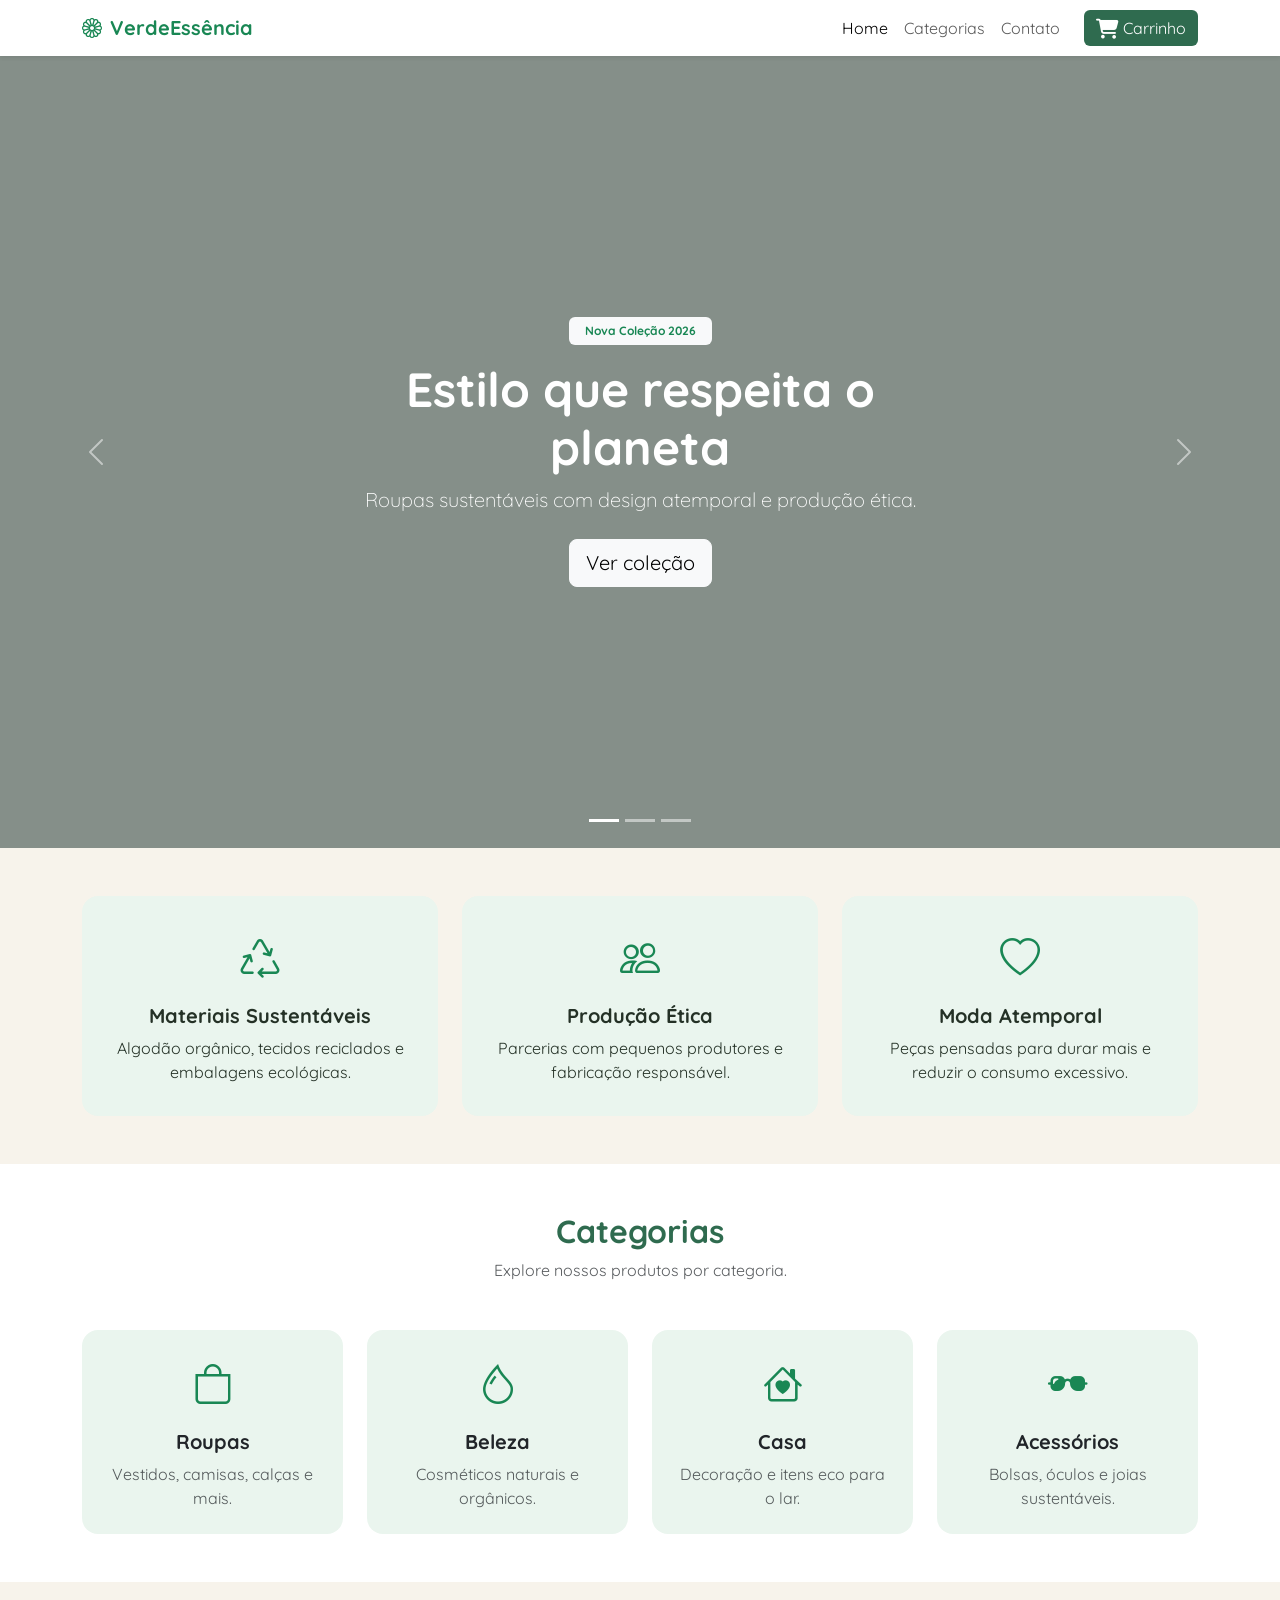
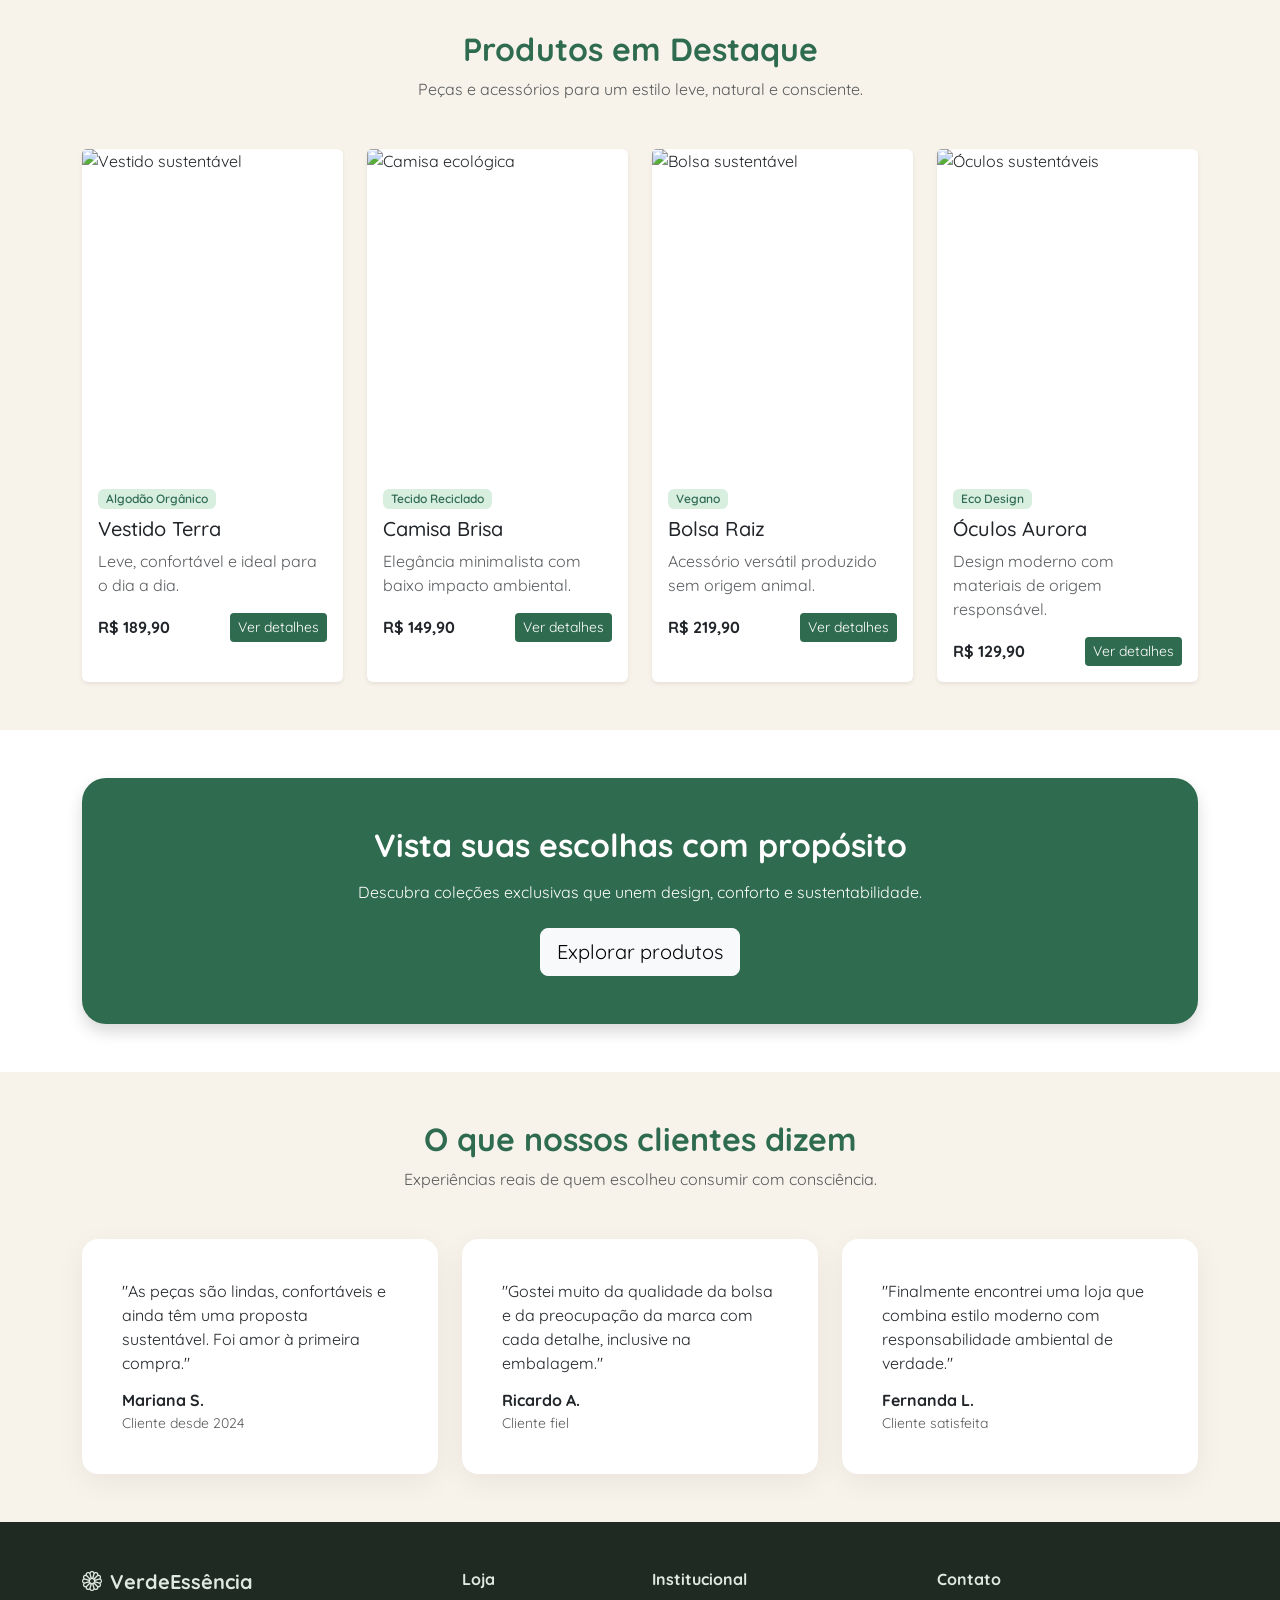
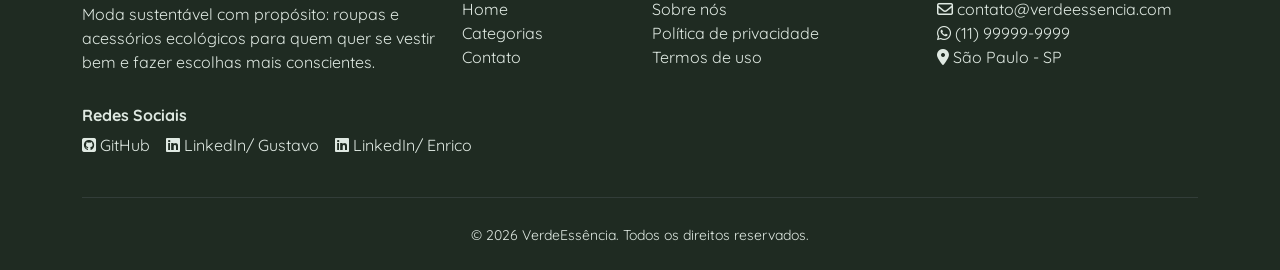
==== commit 3264d1b1: "Mudando a logo e adicionando as redes sociais" ====
--- a/index.html
+++ b/index.html
@@ -4,6 +4,7 @@
   <meta charset="UTF-8" />
   <meta name="viewport" content="width=device-width, initial-scale=1.0" />
   <title>VerdeEssência | Moda Sustentável</title>
+  <link rel="stylesheet" href="https://cdnjs.cloudflare.com/ajax/libs/font-awesome/6.5.0/css/all.min.css">
   <link href="https://cdn.jsdelivr.net/npm/bootstrap@5.3.3/dist/css/bootstrap.min.css" rel="stylesheet" />
   <link rel="stylesheet" href="https://cdn.jsdelivr.net/npm/bootstrap-icons@1.11.3/font/bootstrap-icons.min.css" />
   <link rel="stylesheet" href="./src/css/style.css" />
@@ -26,7 +27,7 @@
           <li class="nav-item"><a class="nav-link" href="contato.html">Contato</a></li>
         </ul>
         <a href="#" class="btn btn-verde ms-lg-3">
-          <i class="bi bi-cart3 me-1"></i>Carrinho
+          <i class="fa-solid fa-cart-shopping fa-lg me-1"></i>Carrinho
         </a>
       </div>
     </div>
@@ -283,12 +284,6 @@
         <div class="col-lg-4">
           <h5 class="fw-bold"><i class="bi bi-flower1 me-2"></i>VerdeEssência</h5>
           <p>Moda sustentável com propósito: roupas e acessórios ecológicos para quem quer se vestir bem e fazer escolhas mais conscientes.</p>
-          <div class="d-flex gap-3 fs-4">
-            <a href="#"><i class="bi bi-instagram"></i></a>
-            <a href="#"><i class="bi bi-facebook"></i></a>
-            <a href="#"><i class="bi bi-pinterest"></i></a>
-            <a href="#"><i class="bi bi-tiktok"></i></a>
-          </div>
         </div>
         <div class="col-6 col-lg-2">
           <h6 class="fw-bold">Loja</h6>
@@ -309,9 +304,17 @@
         <div class="col-lg-3">
           <h6 class="fw-bold">Contato</h6>
           <ul class="list-unstyled">
-            <li><i class="bi bi-envelope me-2"></i>contato@verdeessencia.com</li>
-            <li><i class="bi bi-whatsapp me-2"></i>(11) 99999-9999</li>
-            <li><i class="bi bi-geo-alt me-2"></i>São Paulo - SP</li>
+            <li><i class="fa-regular fa-envelope"></i> contato@verdeessencia.com</li>
+            <li><i class="fa-brands fa-whatsapp"></i> (11) 99999-9999</li>
+            <li><i class="fa-solid fa-location-dot"></i> São Paulo - SP</li>
+          </ul>
+        </div>
+        <div class="col-lg-12 mt-3">
+          <h6 class="fw-bold">Redes Sociais</h6>
+          <ul class="list-unstyled d-flex gap-3">
+            <li><a href="https://github.com/NiercoElectron/CP-04-FRONT-END" target="_blank"><i class="fa-brands fa-square-github"></i> GitHub</a></li>
+            <li><a href="https://www.linkedin.com/in/gustavo-hiruo-098847380/" target="_blank"><i class="fa-brands fa-linkedin"></i> LinkedIn/ Gustavo</a></li>
+            <li><a href="https://www.linkedin.com/in/enrico-dellatorre-57a0a4381/" target="_blank"><i class="fa-brands fa-linkedin"></i> LinkedIn/ Enrico</a></li>
           </ul>
         </div>
       </div>
--- a/src/css/style.css
+++ b/src/css/style.css
@@ -6,8 +6,13 @@
   --texto: #243126;
 }
 
+@font-face {
+  font-family: Quicksand;
+  src: url(../assets/fonts/Quicksand-VariableFont_wght.ttf);
+}
+
 body {
-  font-family: Arial, sans-serif;
+  font-family: Quicksand, sans-serif;
   color: var(--texto);
   background-color: #ffffff;
 }
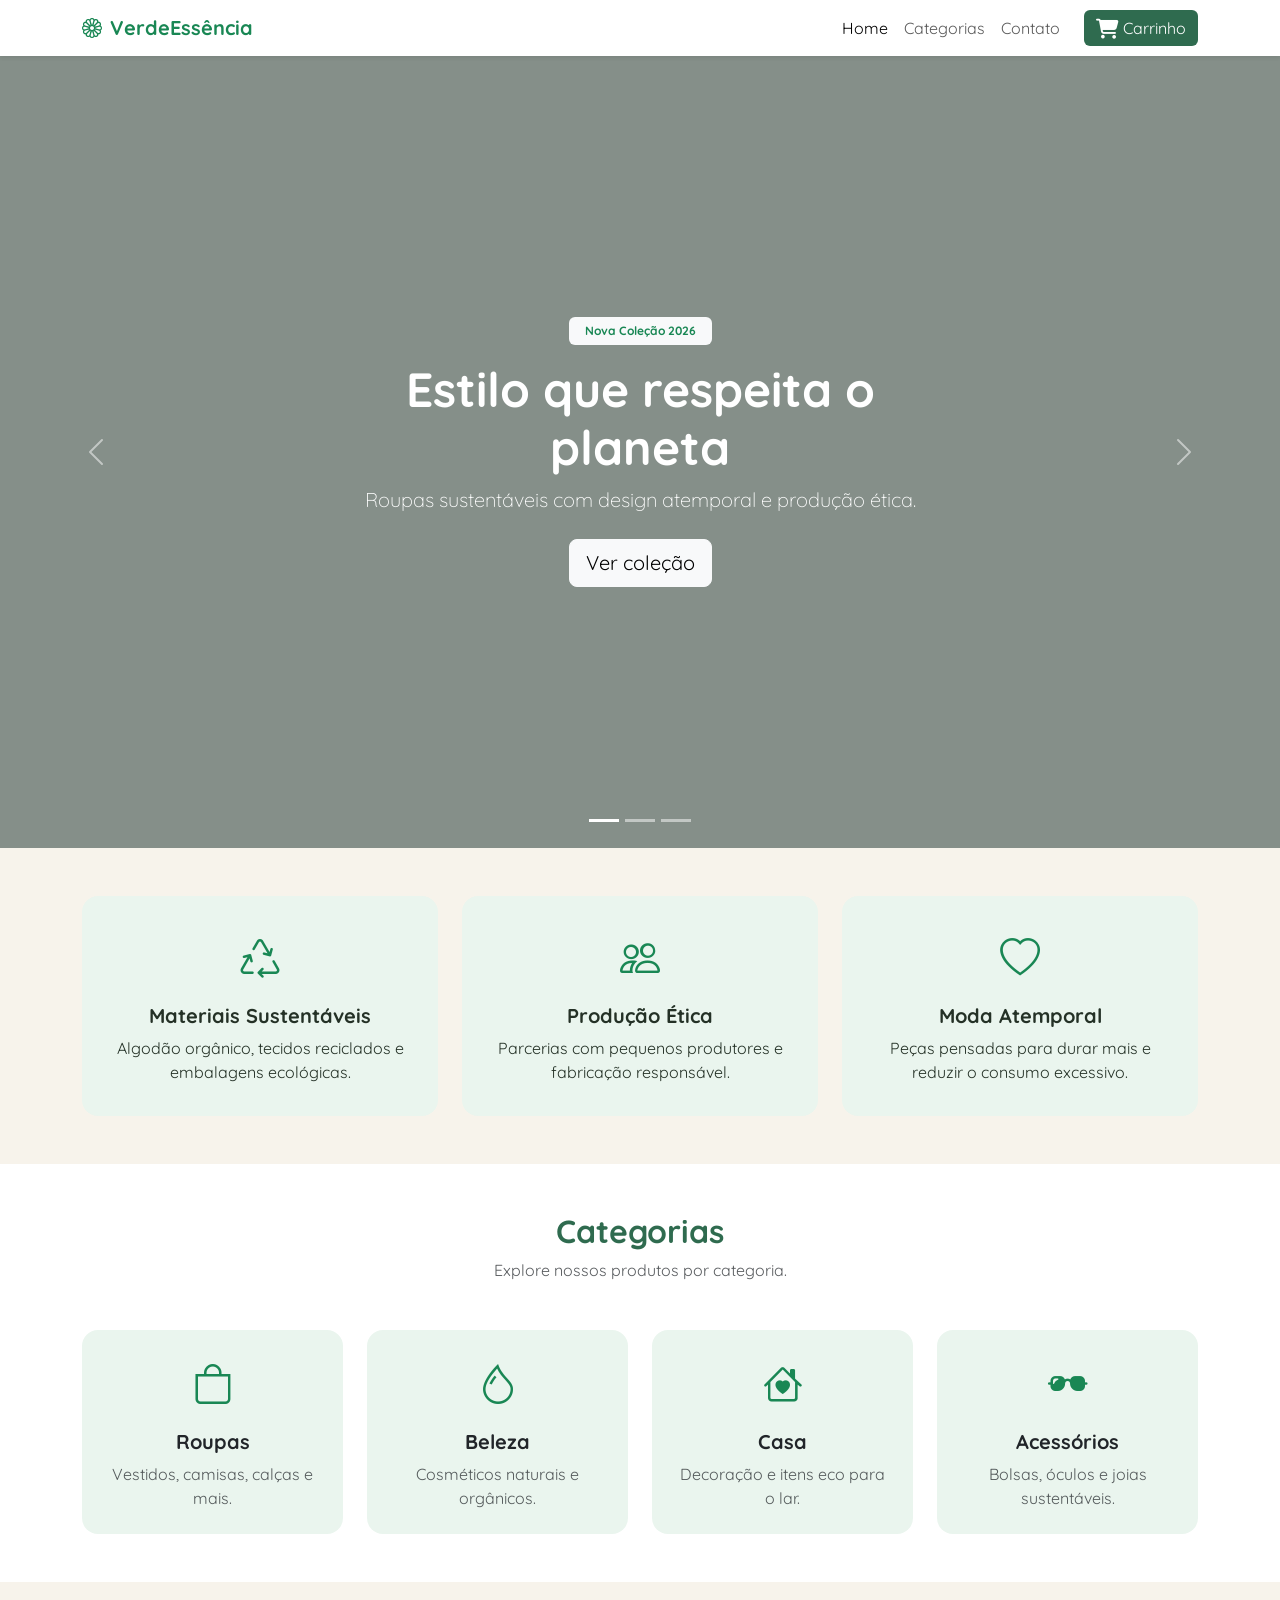
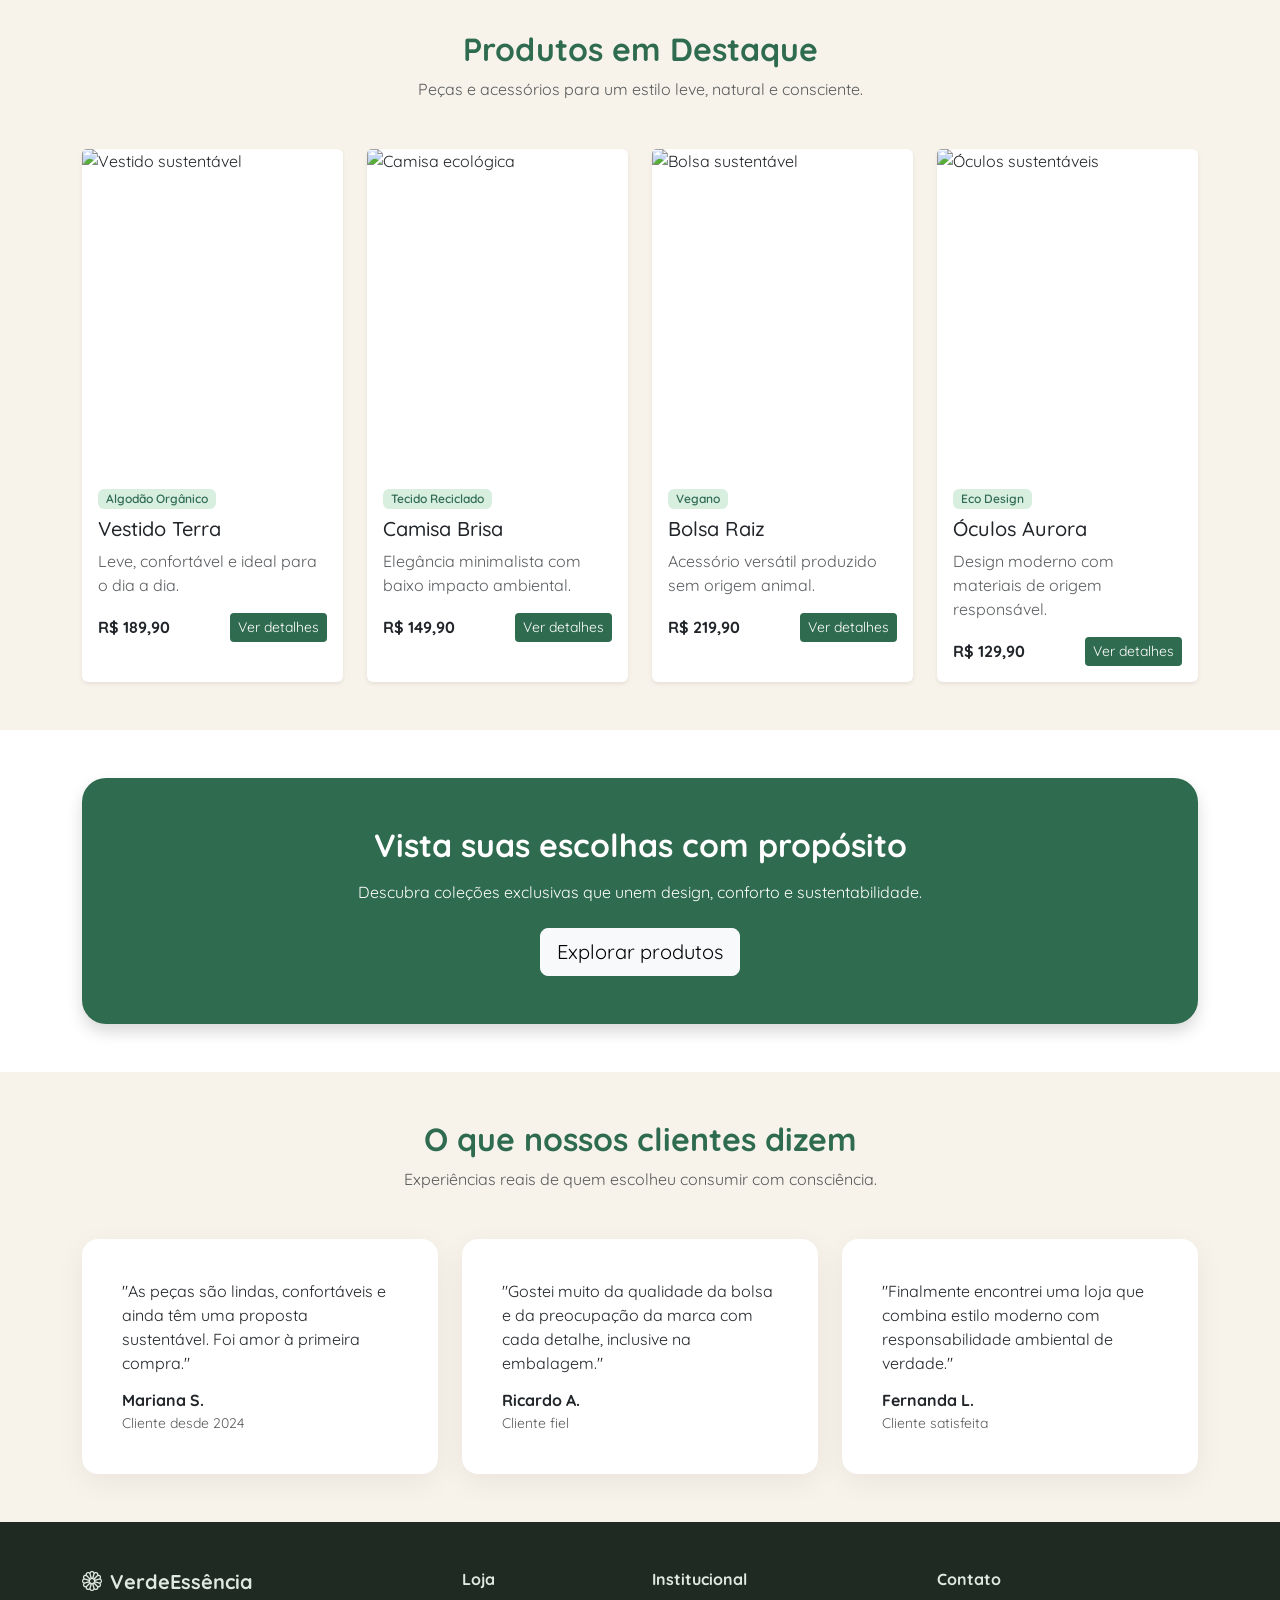
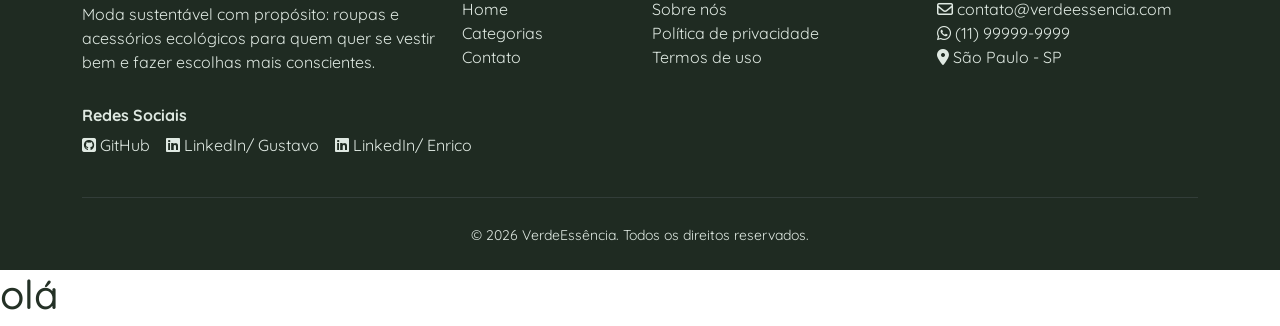
==== commit daf3b5be: "teste" ====
--- a/index.html
+++ b/index.html
@@ -324,7 +324,7 @@
       </div>
     </div>
   </footer>
-
+  <h1>olá</h1>
   <script src="https://cdn.jsdelivr.net/npm/bootstrap@5.3.3/dist/js/bootstrap.bundle.min.js"></script>
 </body>
 </html>
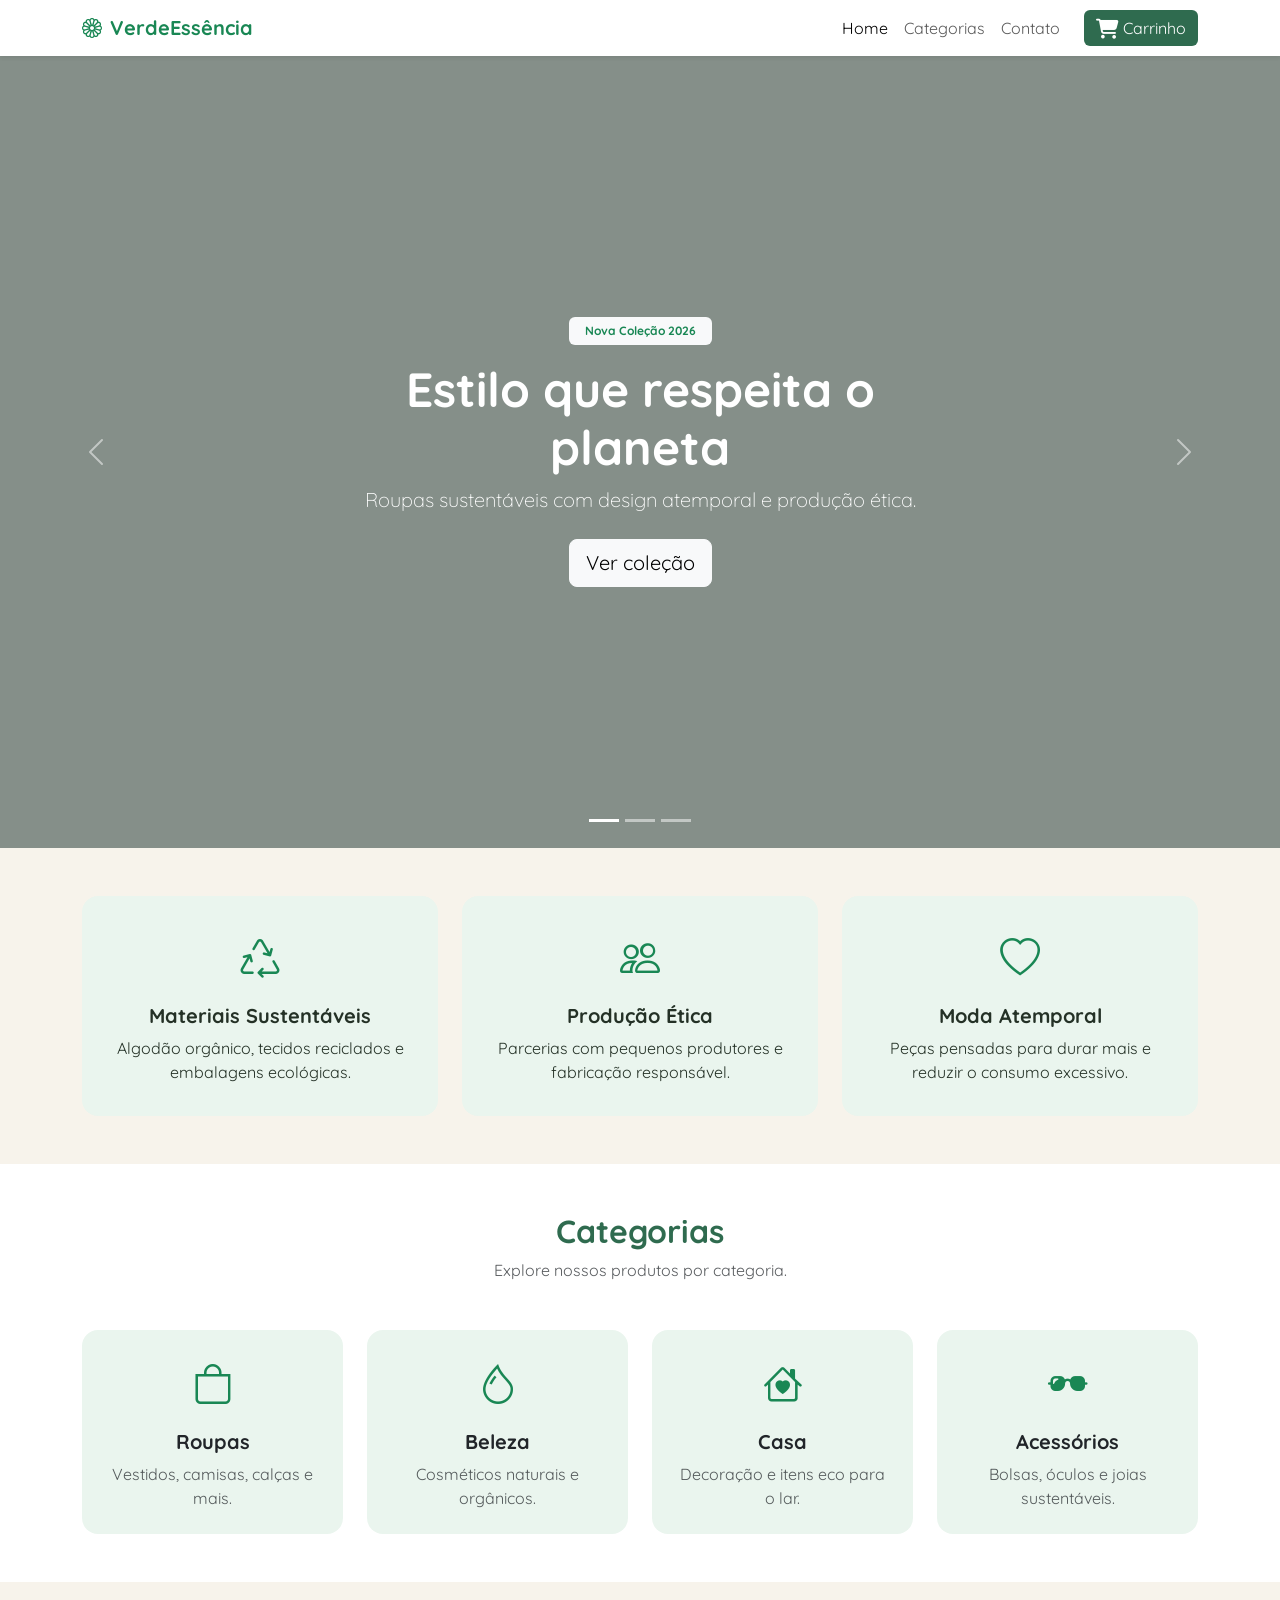
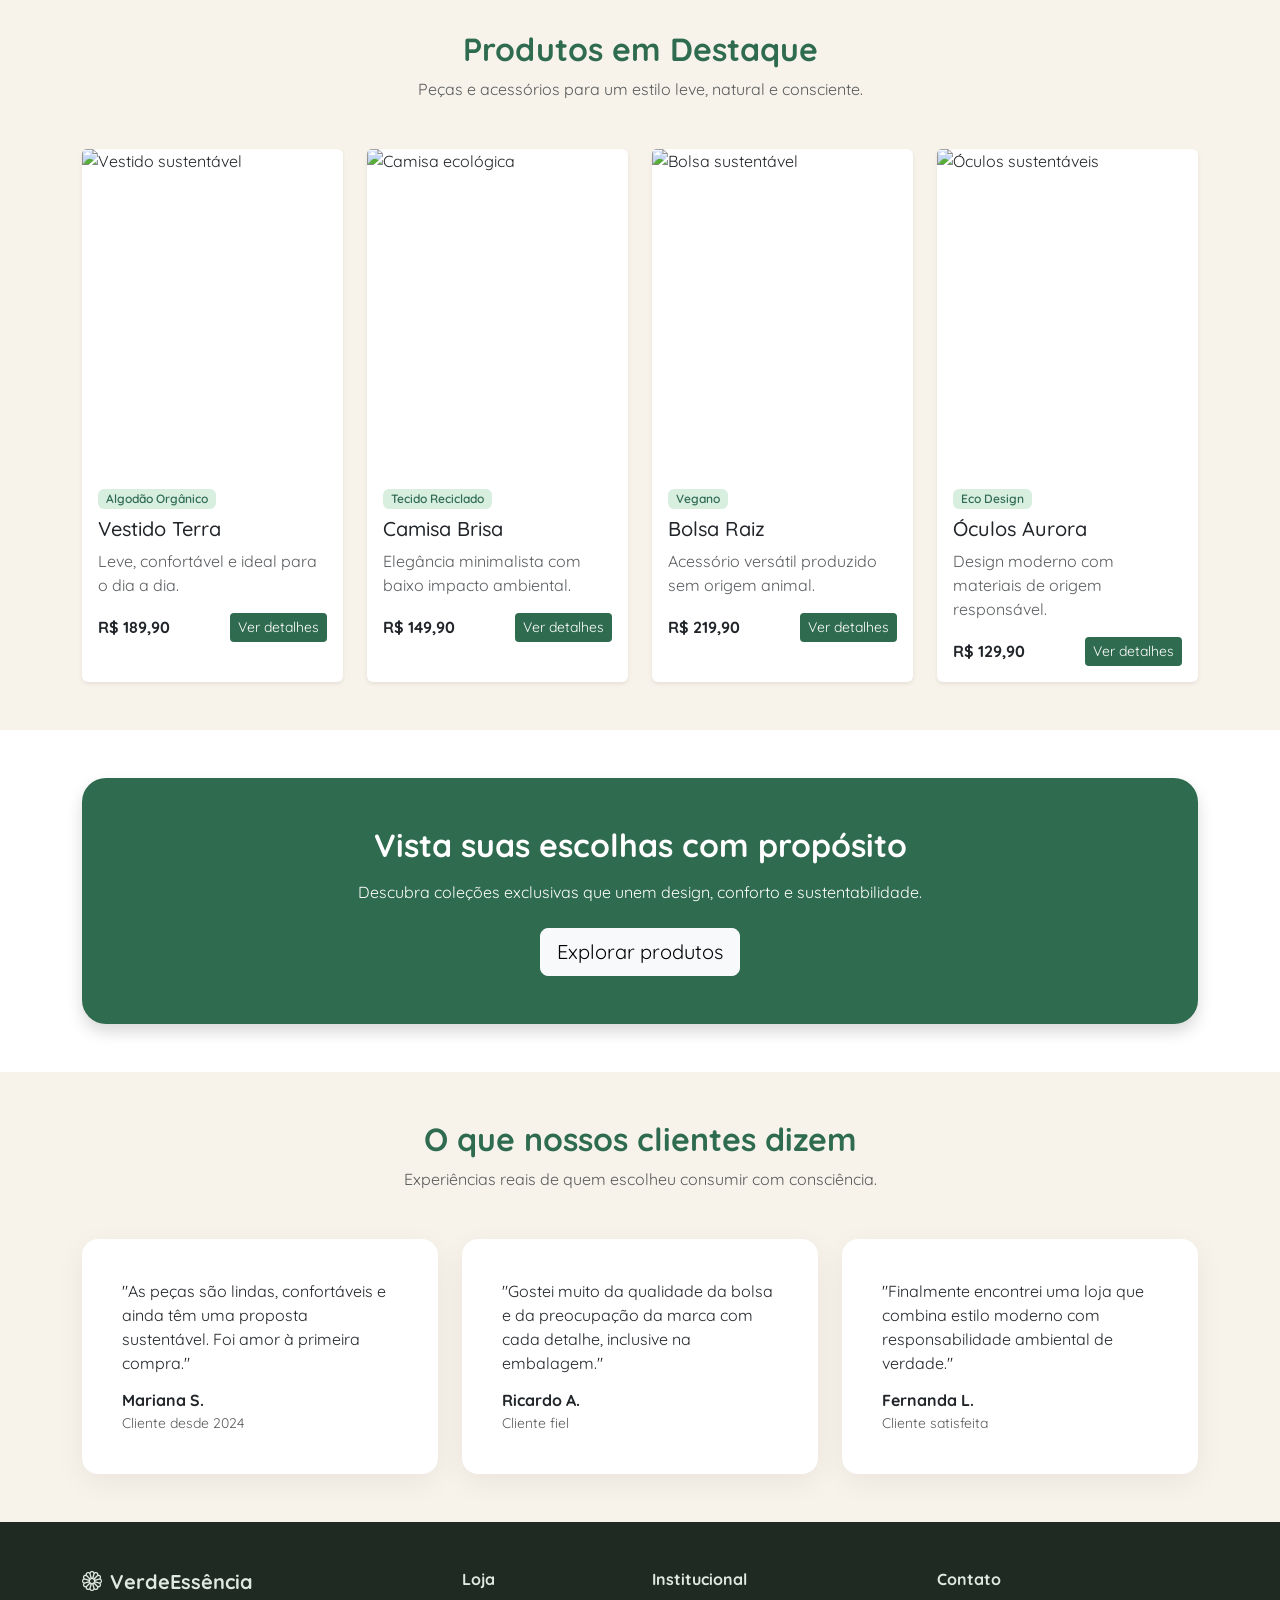
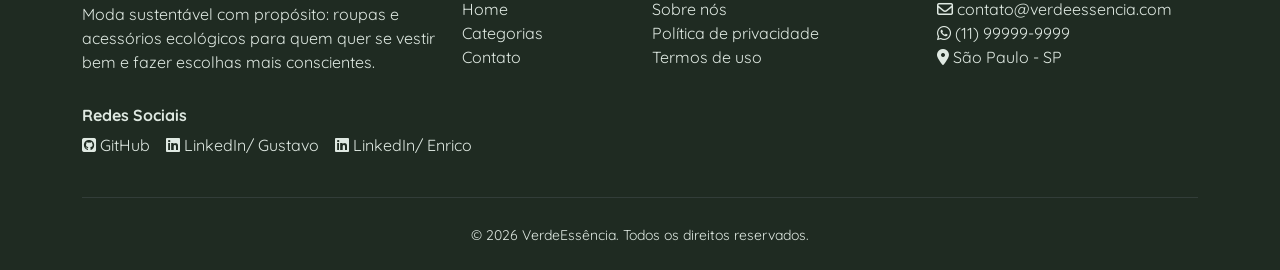
==== commit 4bcfc168: "Teste" ====
--- a/index.html
+++ b/index.html
@@ -324,7 +324,7 @@
       </div>
     </div>
   </footer>
-  <h1>olá</h1>
+  <!-- Teste -->
   <script src="https://cdn.jsdelivr.net/npm/bootstrap@5.3.3/dist/js/bootstrap.bundle.min.js"></script>
 </body>
 </html>
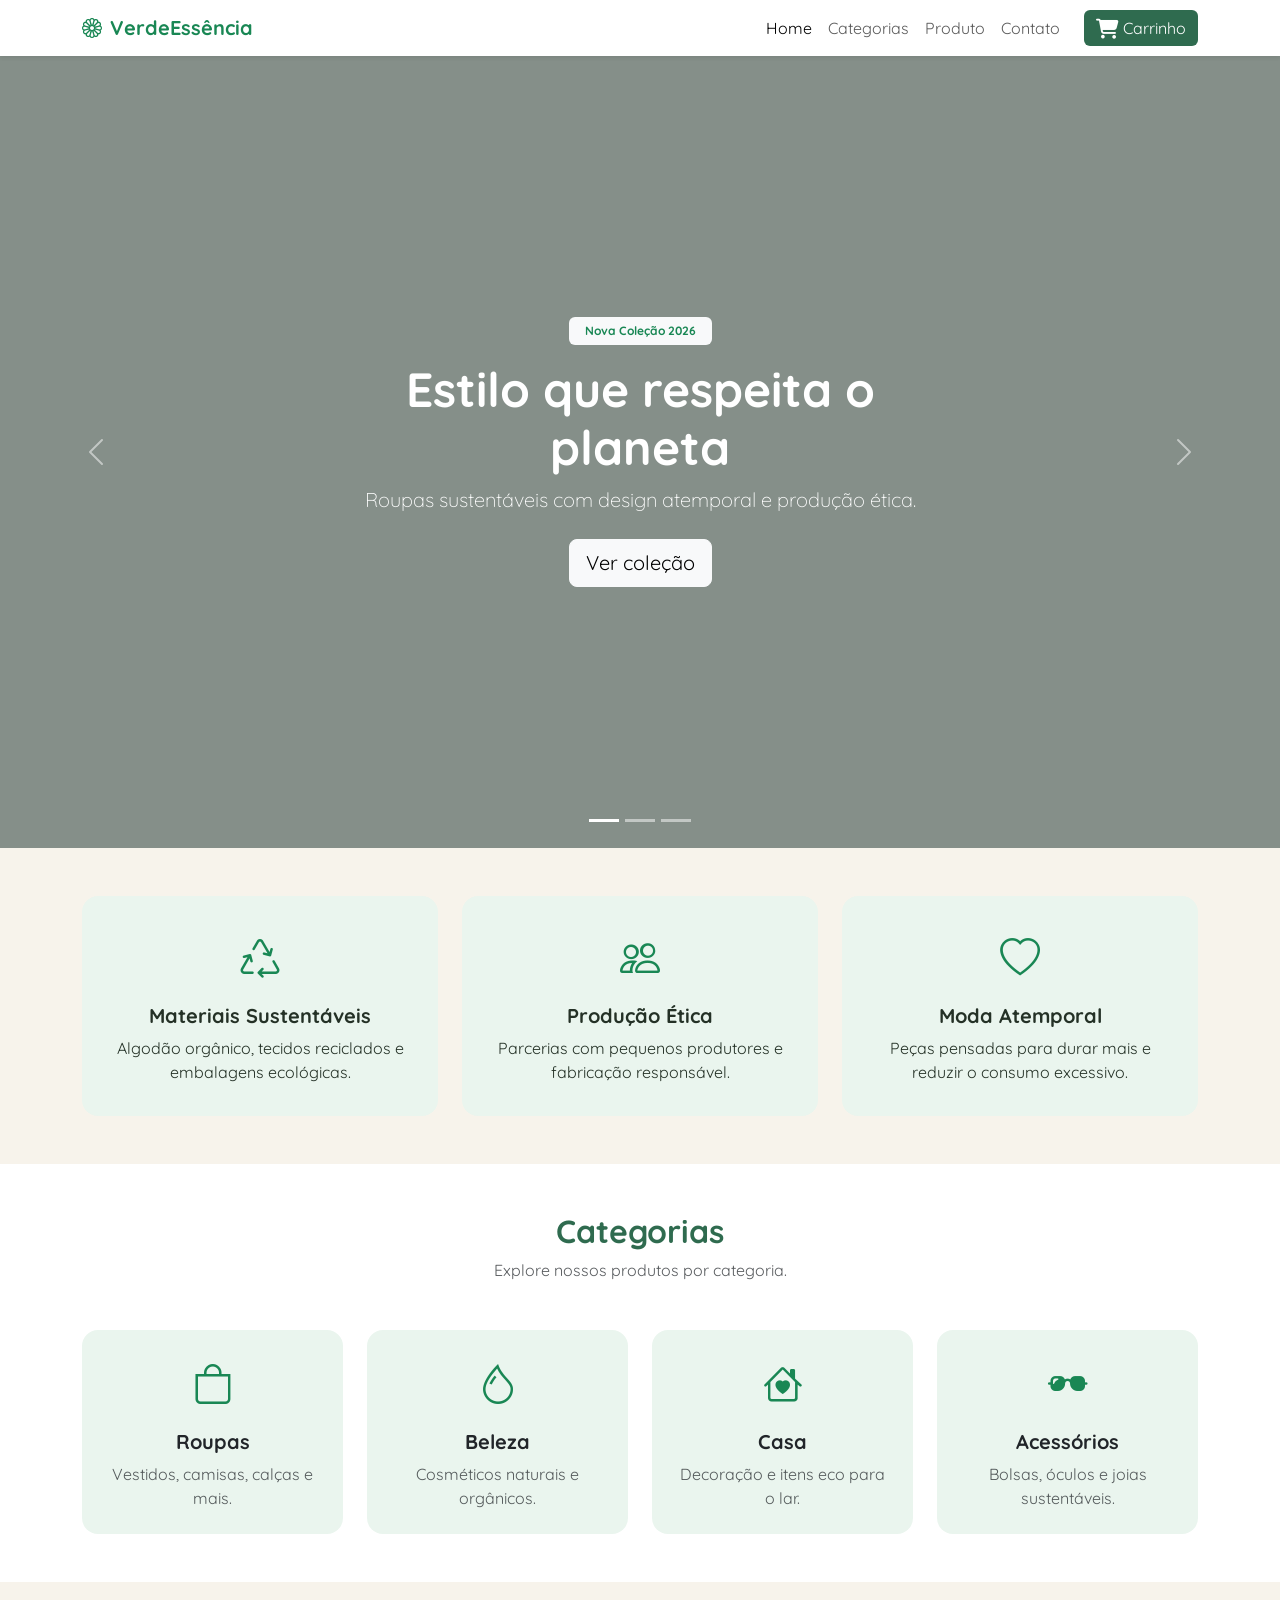
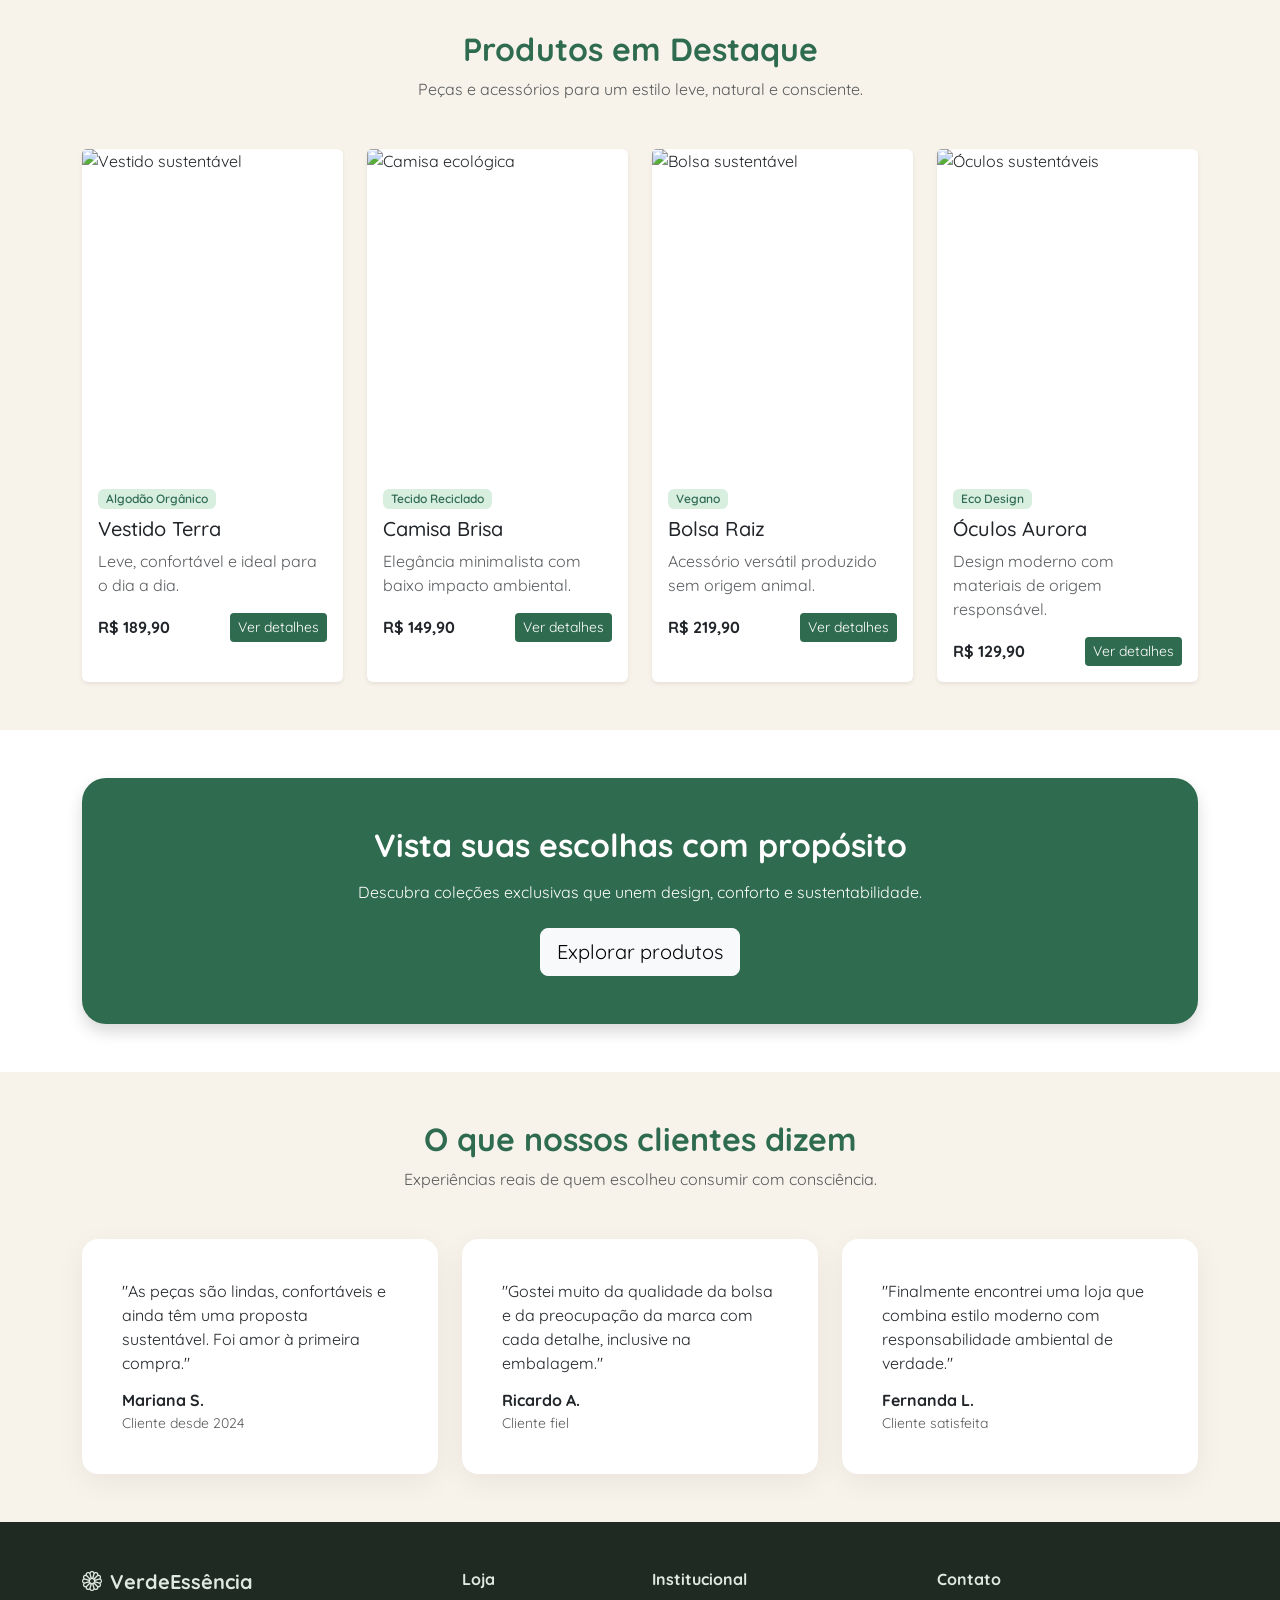
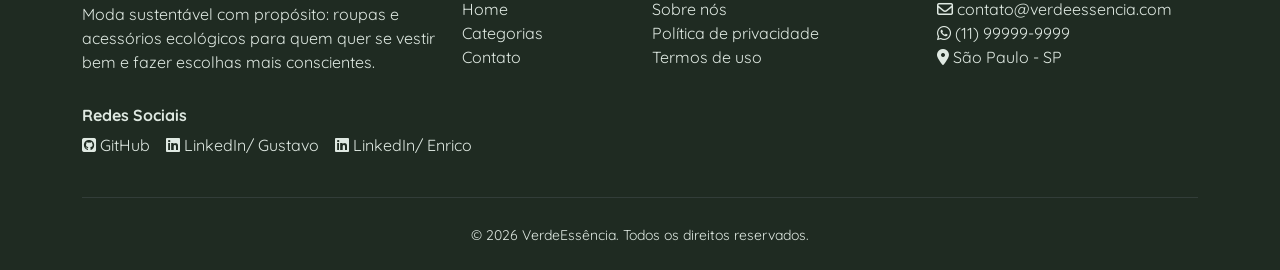
==== commit f8f746d5: "link da pagina Produtos" ====
--- a/index.html
+++ b/index.html
@@ -24,6 +24,7 @@
         <ul class="navbar-nav ms-auto mb-2 mb-lg-0">
           <li class="nav-item"><a class="nav-link active" href="index.html">Home</a></li>
           <li class="nav-item"><a class="nav-link" href="categorias.html">Categorias</a></li>
+          <li class="nav-item"><a class="nav-link" href="produto.html">Produto</a></li>
           <li class="nav-item"><a class="nav-link" href="contato.html">Contato</a></li>
         </ul>
         <a href="#" class="btn btn-verde ms-lg-3">
@@ -324,7 +325,7 @@
       </div>
     </div>
   </footer>
-  <!-- Teste -->
+
   <script src="https://cdn.jsdelivr.net/npm/bootstrap@5.3.3/dist/js/bootstrap.bundle.min.js"></script>
 </body>
 </html>
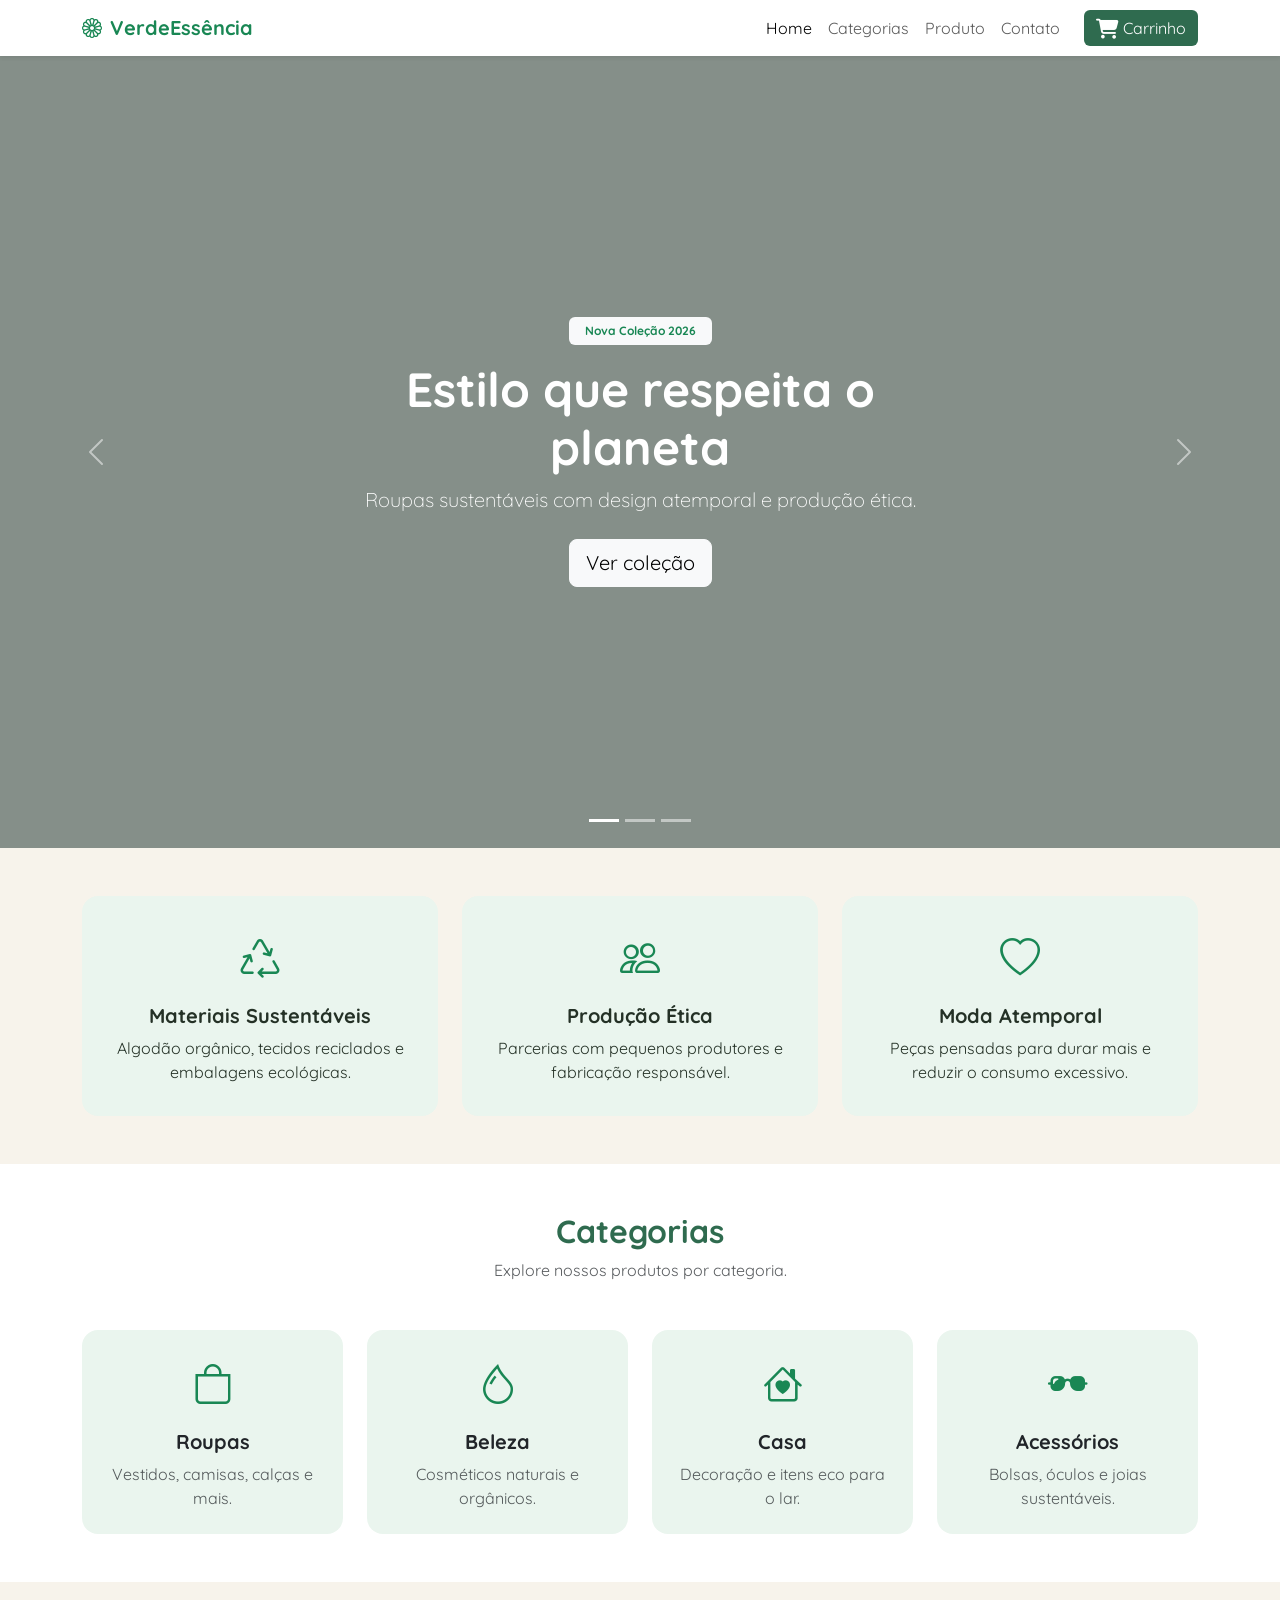
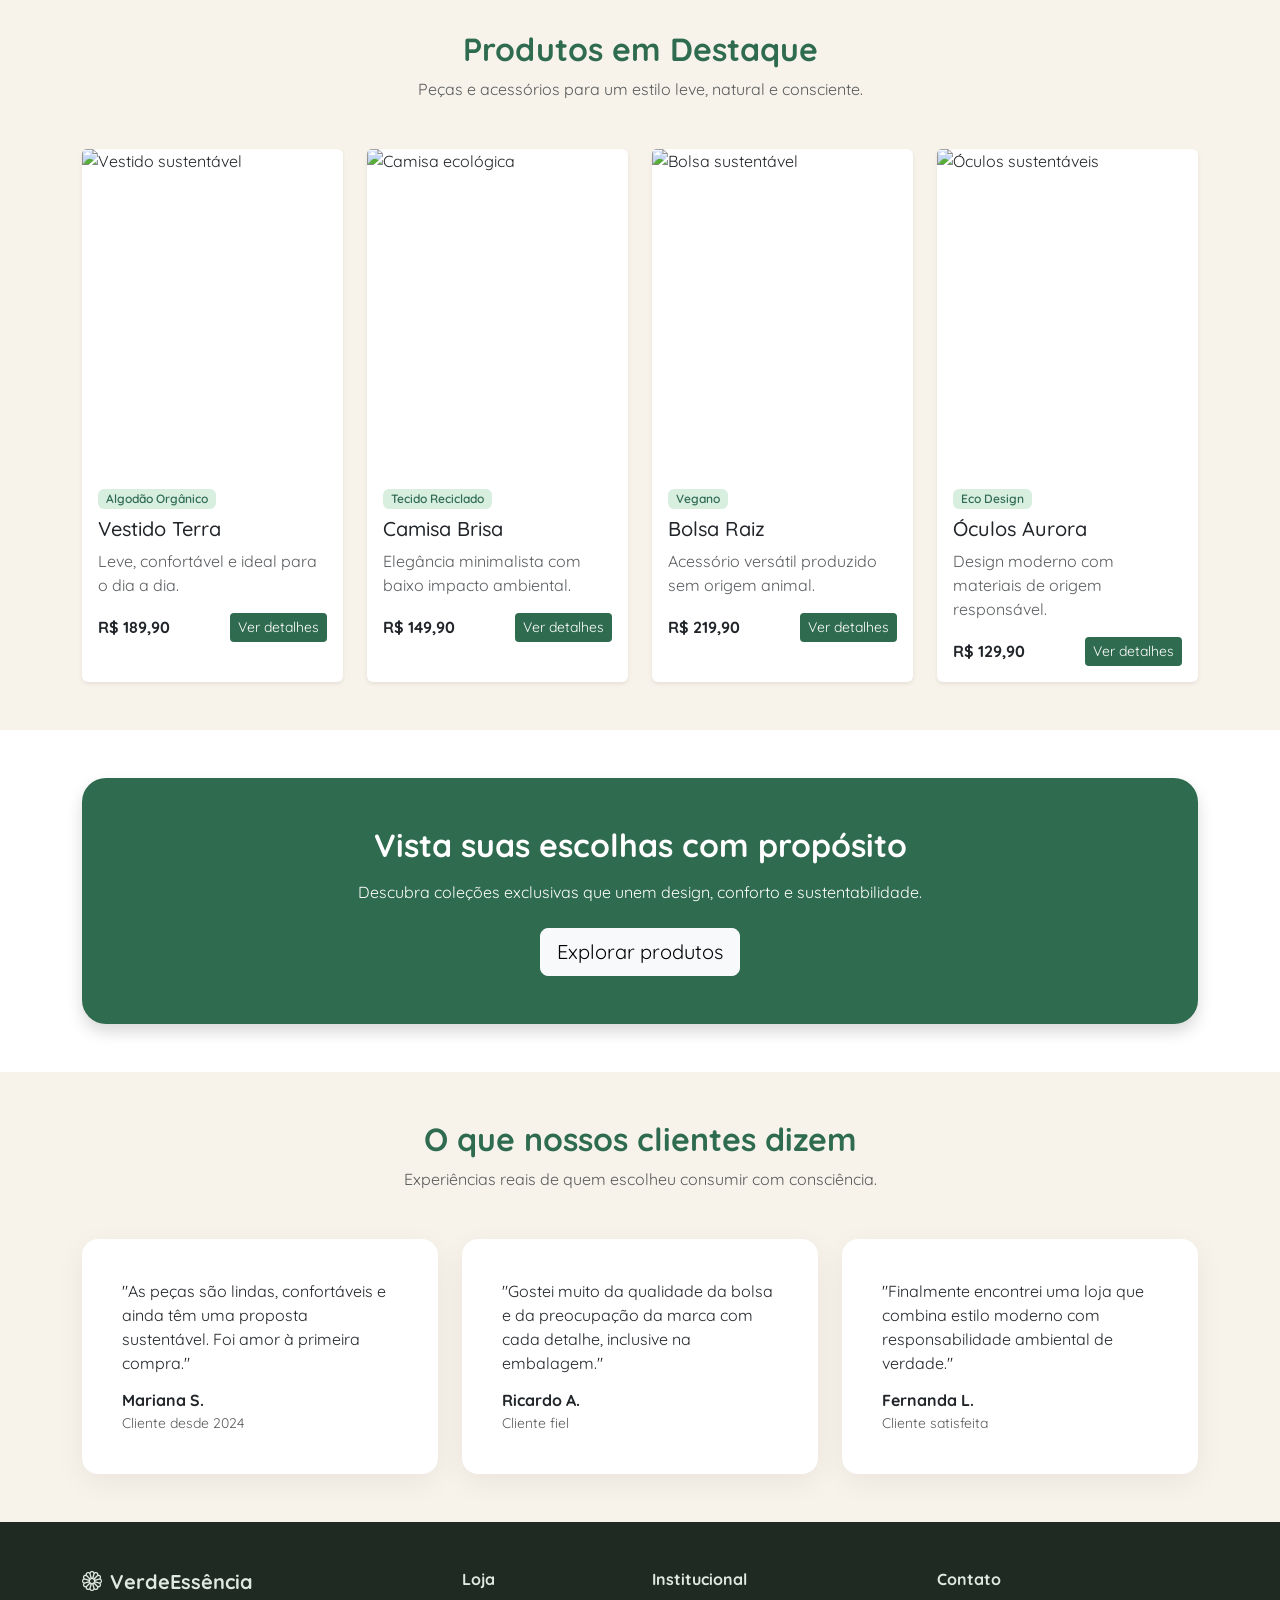
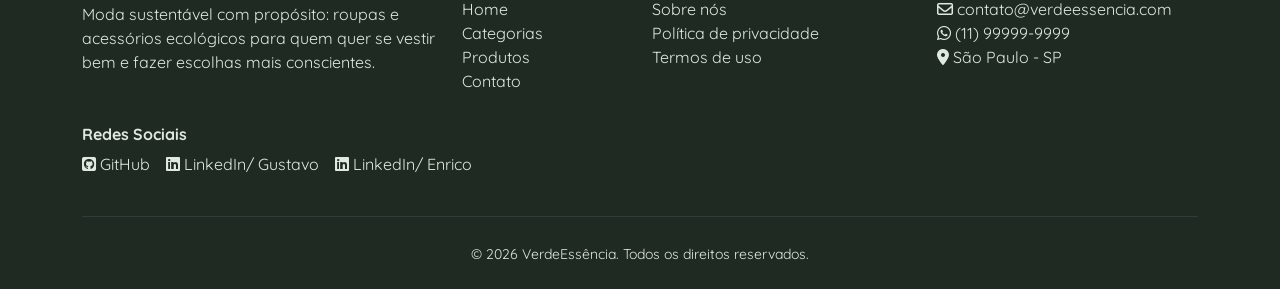
==== commit 637e1680: "adicionando o link para a pagina produtos no footer" ====
--- a/index.html
+++ b/index.html
@@ -291,6 +291,7 @@
           <ul class="list-unstyled">
             <li><a href="index.html">Home</a></li>
             <li><a href="categorias.html">Categorias</a></li>
+            <li><a href="produto.html">Produtos</a></li>  
             <li><a href="contato.html">Contato</a></li>
           </ul>
         </div>
@@ -325,7 +326,7 @@
       </div>
     </div>
   </footer>
-
+  <!-- Teste -->
   <script src="https://cdn.jsdelivr.net/npm/bootstrap@5.3.3/dist/js/bootstrap.bundle.min.js"></script>
 </body>
 </html>
